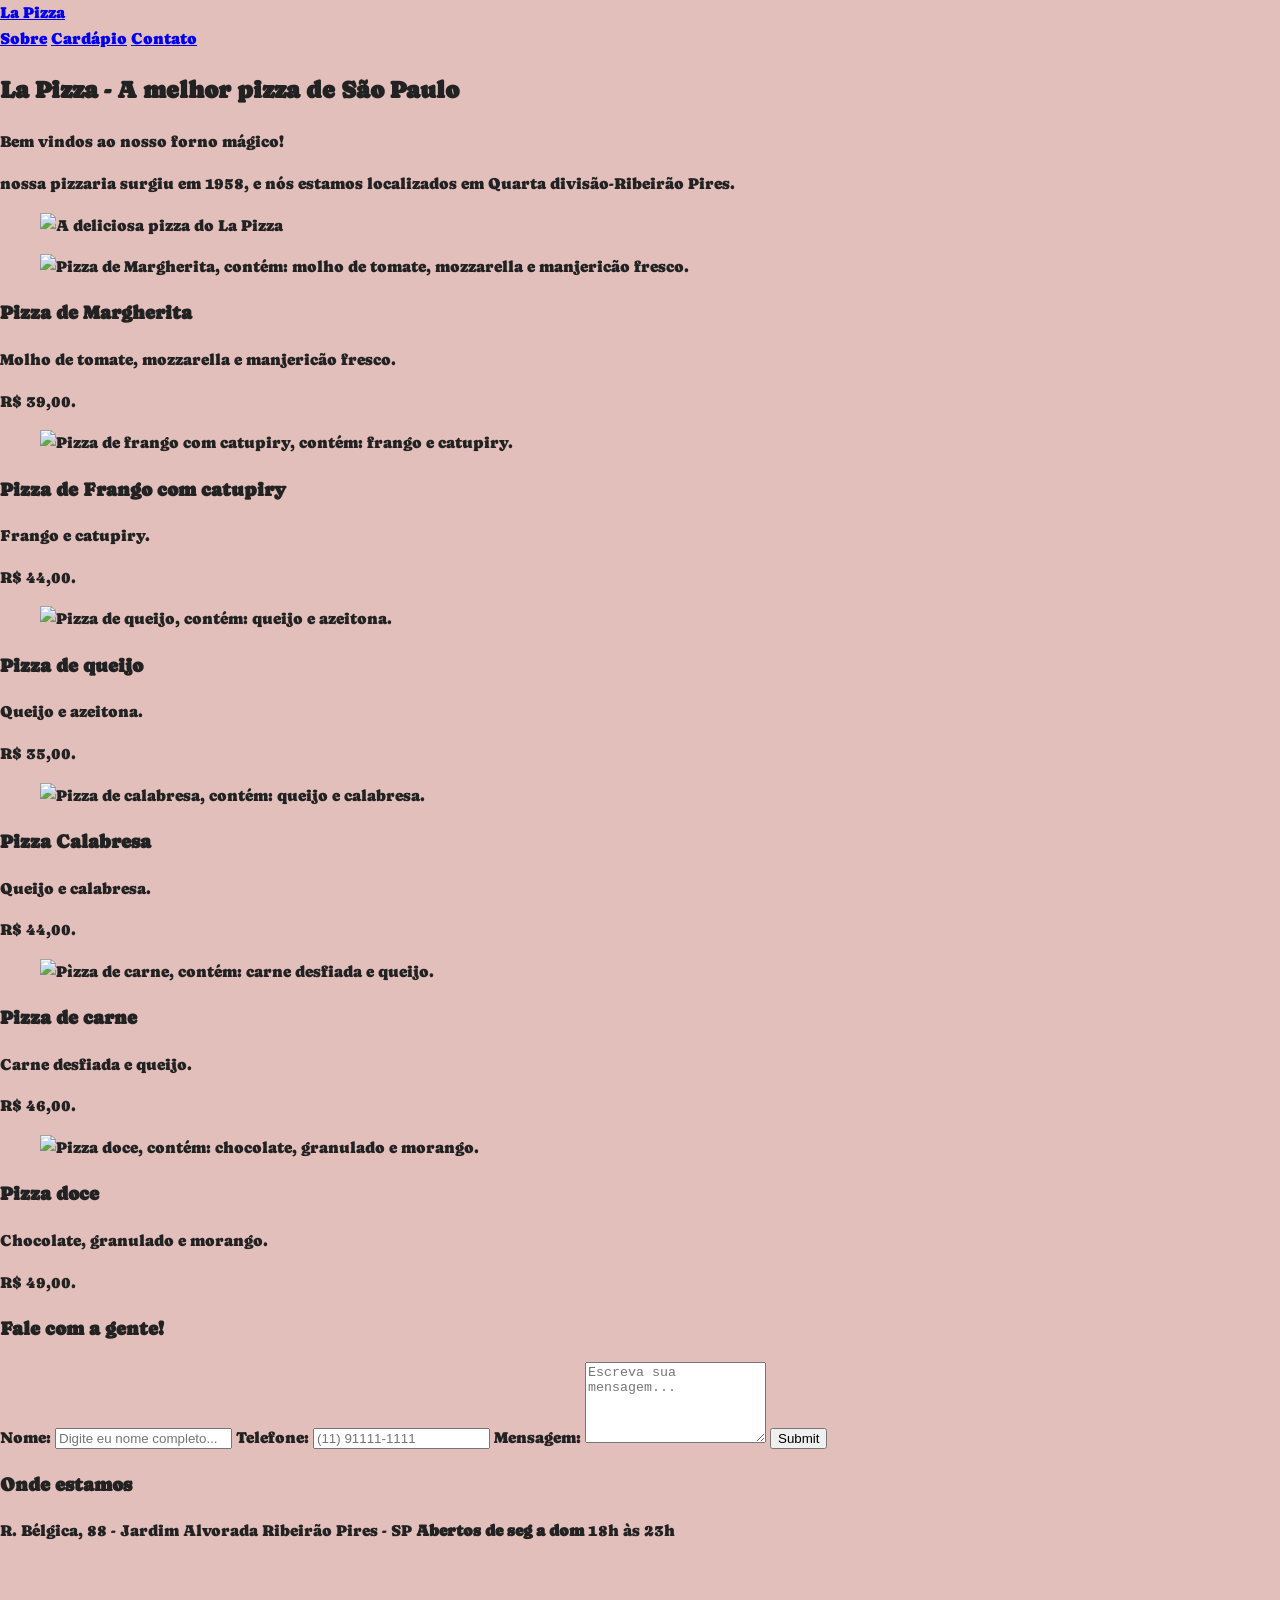
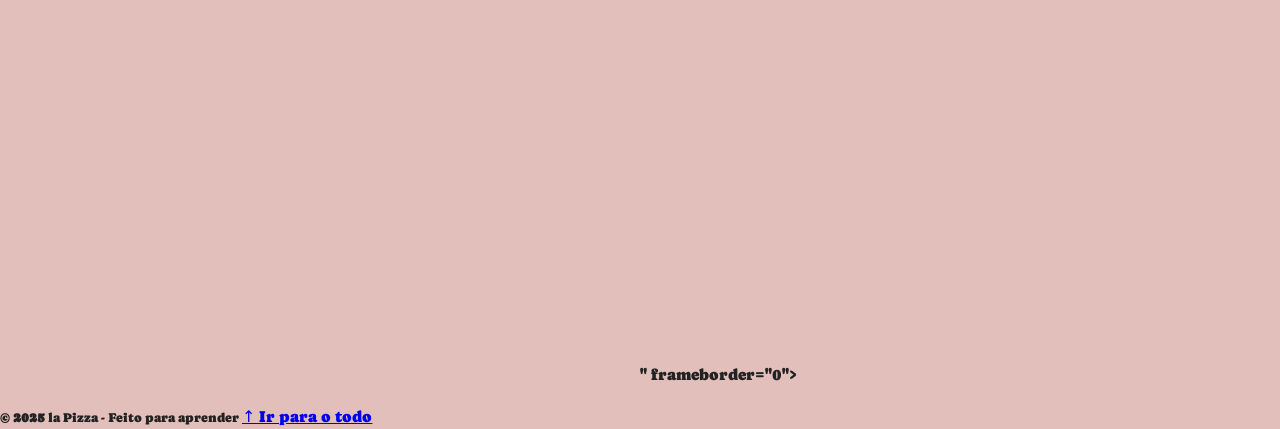
==== index.html @ 36264125 "Add files via upload" ====
<!DOCTYPE html>
<html lang="pt-br">
<head>
    <meta charset="UTF-8">
    <meta name="viewport" content="width=device-width, initial-scale=1.0">
    <title>La Pizza - Pizzaria</title>

    <link rel="stylesheet" href="style.css"/>
    <link rel="preconnect" href="https://fonts.googleapis.com">
    <link rel="preconnect" href="https://fonts.gstatic.com" crossorigin>
    <link href="https://fonts.googleapis.com/css2?family=Caprasimo&display=swap" rel="stylesheet">
</head>
<body>
    <header>
         <div>
            <a href= "#" >  La Pizza</a>
            <nav>
                <a href="#sobre">Sobre</a>
                <a href="#Cardápio">Cardápio</a>
                <a href="#Contato">Contato</a>
            </nav>
         </div>
    </header>
    <Main>
        <section id="sobre">

            
        
            <div>
                <h1>La Pizza - A melhor pizza de São Paulo</h1>
                <p>Bem vindos ao nosso forno mágico!</p>
                <p>nossa pizzaria surgiu em 1958, e nós estamos localizados em Quarta divisão-Ribeirão Pires.</p>
            </div>
            <figure>
                <img src="pizza_sobre.jpg" width="600" height="420" alt="A deliciosa pizza do La Pizza">
            </figure>
            
        </section>
        <section id="Cardápio">
        <div>
            <!--ITEM 1-->
            <article> 
                <figure>
                    <img src="pizza_de_margherita.jpg" width="300" height="200" alt="Pizza de Margherita, contém: molho de tomate, mozzarella e manjericão fresco."/>
                </figure>
                <h3>Pizza de Margherita</h3>
                <p>Molho de tomate, mozzarella e manjericão fresco.</p>
                <span>R$ 39,00.</span>
            </article>


            <!--ITEM 2-->
            <article> 
                <figure>
                    <img src="pizza_de_frango_com_catupiry.png" width="300" height="200" alt="Pizza de frango com catupiry, contém: frango e catupiry."/>
                </figure>
                <h3>Pizza de Frango com catupiry</h3>
                <p>Frango e catupiry.</p>
                <span>R$ 44,00.</span>
            </article>

            <!--ITEM 3-->
            <article> 
                <figure>
                    <img src="pizza_de_queijo.jpg" width="300" height="200" alt="Pizza de queijo, contém: queijo e azeitona."/>
                </figure>
                <h3>Pizza de queijo</h3>
                <p>Queijo e azeitona.</p>
                <span>R$ 35,00.</span>
            </article>

            <!--ITEM 4-->
            <article> 
                <figure>
                    <img src="pizza_de_calabresa.jpg" width="300" height="200" alt="Pizza de calabresa, contém: queijo e calabresa. " />
                </figure>
                <h3>Pizza Calabresa</h3>
                <p>Queijo e calabresa.</p>
                <span>R$ 44,00.</span>
            </article>

            <!--ITEM 5-->
            <article> 
                <figure>
                    <img src="pizza_de_carne.jpg" width="300" height="200" alt="Pìzza de carne, contém: carne desfiada e queijo."/>
                </figure>
                <h3>Pizza de carne</h3>
                <p>Carne desfiada e queijo.</p>
                <span>R$ 46,00.</span>
            </article>

            <!--ITEM 6-->
            <article> 
                <figure>
                    <img src="pizza_doce.jpg" width="300" height="200" alt="Pizza doce, contém: chocolate, granulado e morango." />
                </figure>
                <h3>Pizza doce</h3>
                <p>Chocolate, granulado e morango.</p>
                <span>R$ 49,00.</span>
            </article>

        </div>
        </section>
        <Section id="Contato">
           <div>
                <h3>Fale com a gente!</h3>
                <form>
                    <label>
                        Nome:
                        <input type="text" placeholder="Digite eu nome completo..."
                        name="nome" required />
                    </label>
                    <label>
                        Telefone:
                        <input type="tel" placeholder="(11) 91111-1111" name="telefone"
                        required/>
                    </label>
                    <label>
                        Mensagem:
                        <textarea name="mensagem" placeholder="Escreva sua mensagem..." rows="5"></textarea>
                    </label>
                    <input type="submit" name="enviar"/>
                 </form> 
            </div> 
            <div>
                <h3>Onde estamos</h3>
                <p>R. Bélgica, 88 - Jardim Alvorada
                    Ribeirão Pires - SP
                    <strong>Abertos de seg a dom</strong> 18h às 23h
                </p>
                <figure>
                    <iframe src="https://www.google.com/maps/embed?pb=!1m18!1m12!1m3!1d1826.607612156346!2d-46.41499247234227!3d-23.704007060737112!2m3!1f0!2f0!3f0!3m2!1i1024!2i768!4f13.1!3m3!1m2!1s0x94ce6cf6b9a660b5%3A0xb470d63bf1a2159e!2sEtec%20de%20Ribeir%C3%A3o%20Pires!5e0!3m2!1spt-BR!2sbr!4v1758976765518!5m2!1spt-BR!2sbr" width="600" height="420" style="border:0;" allowfullscreen="" loading="lazy" referrerpolicy="no-referrer-when-downgrade"></iframe>" frameborder="0"></iframe>
                </figure>
            </div>             
         </Section>
    </Main>

    <footer>
        <div>
            <small>
                ©
                <strong>2025</strong>
                la Pizza - Feito para aprender
            </small>
            <a href="#">
               ↑ Ir para o todo 
            </a>
        </div>
    </footer>
</body>
</html>
---- style.css ----
*{
    box-sizing: border-box;
}

html{
    scroll-behavior: smooth;
}

body{
    margin: 0;
    font-family: 'caprasimo', system-ui, Arial, sans-serif;
    color: #222;
    background-color: #e3bfbc;
    line-height: 1.6;
}
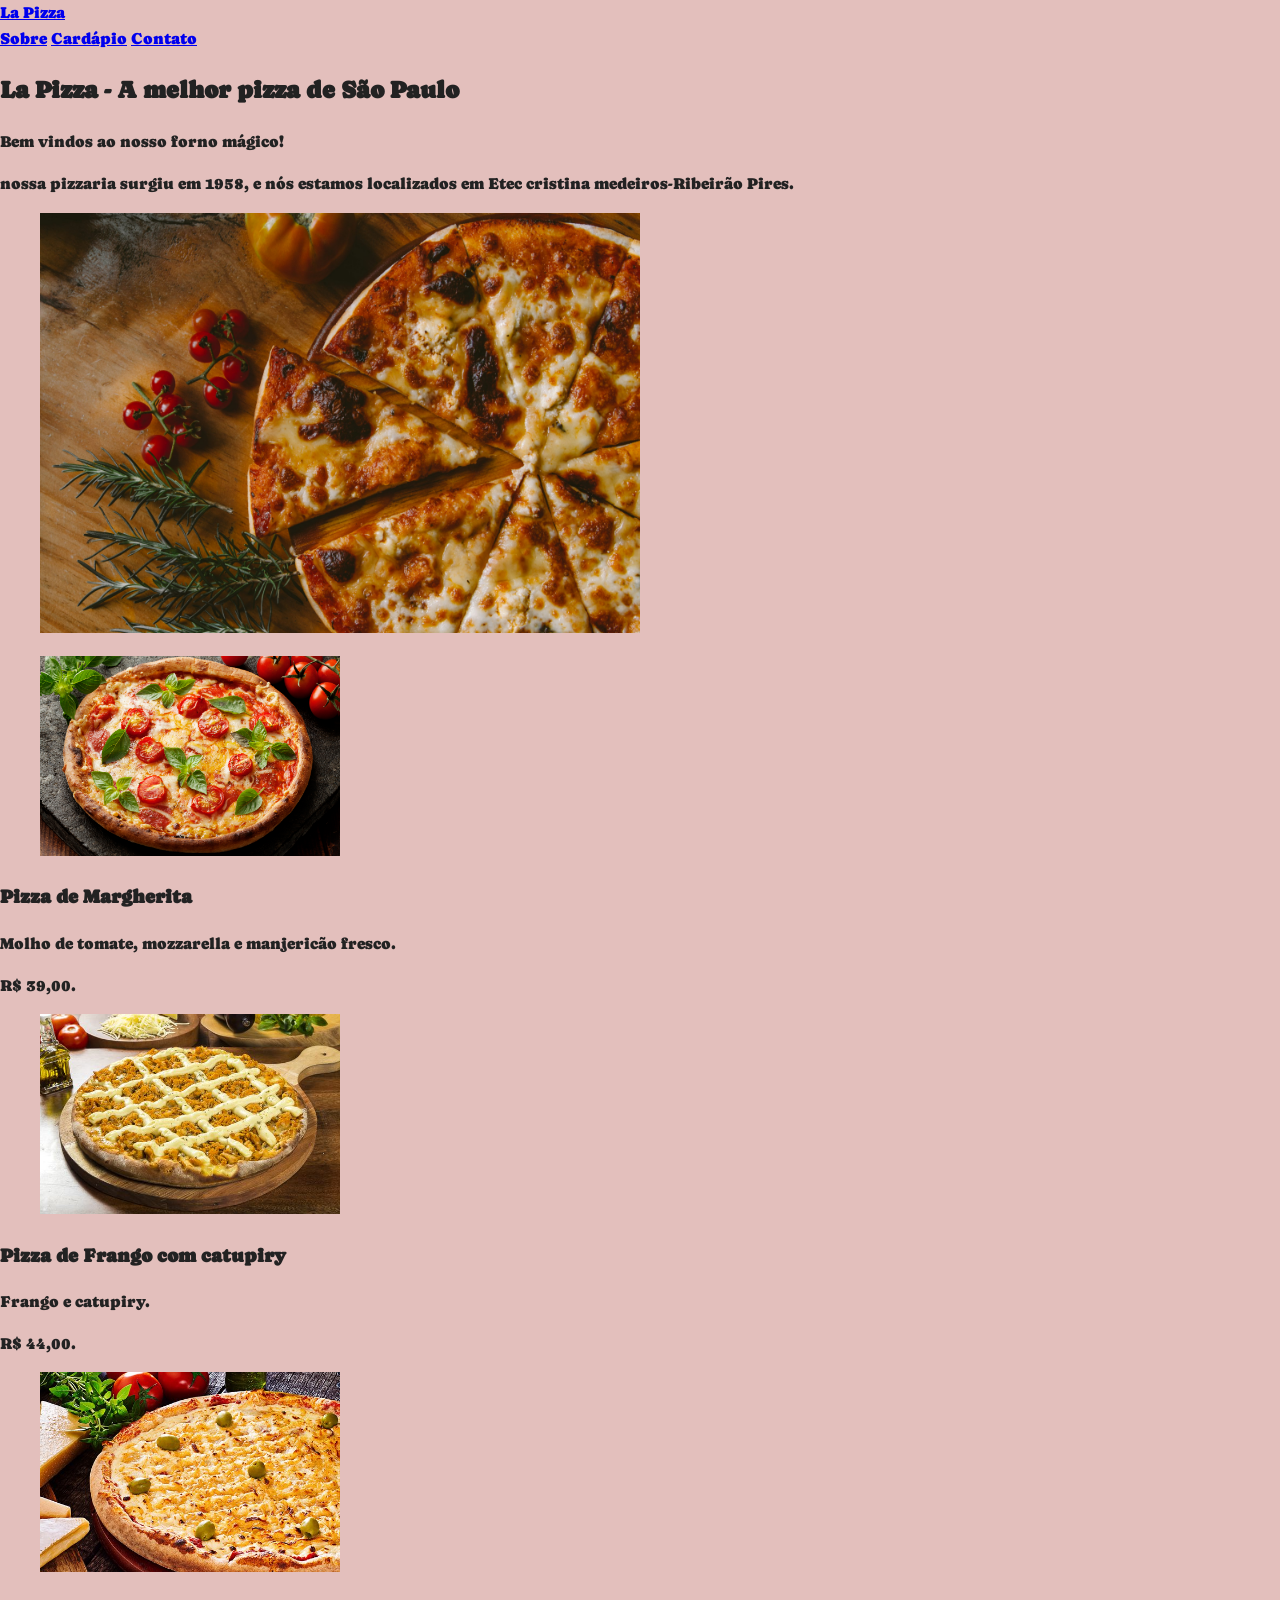
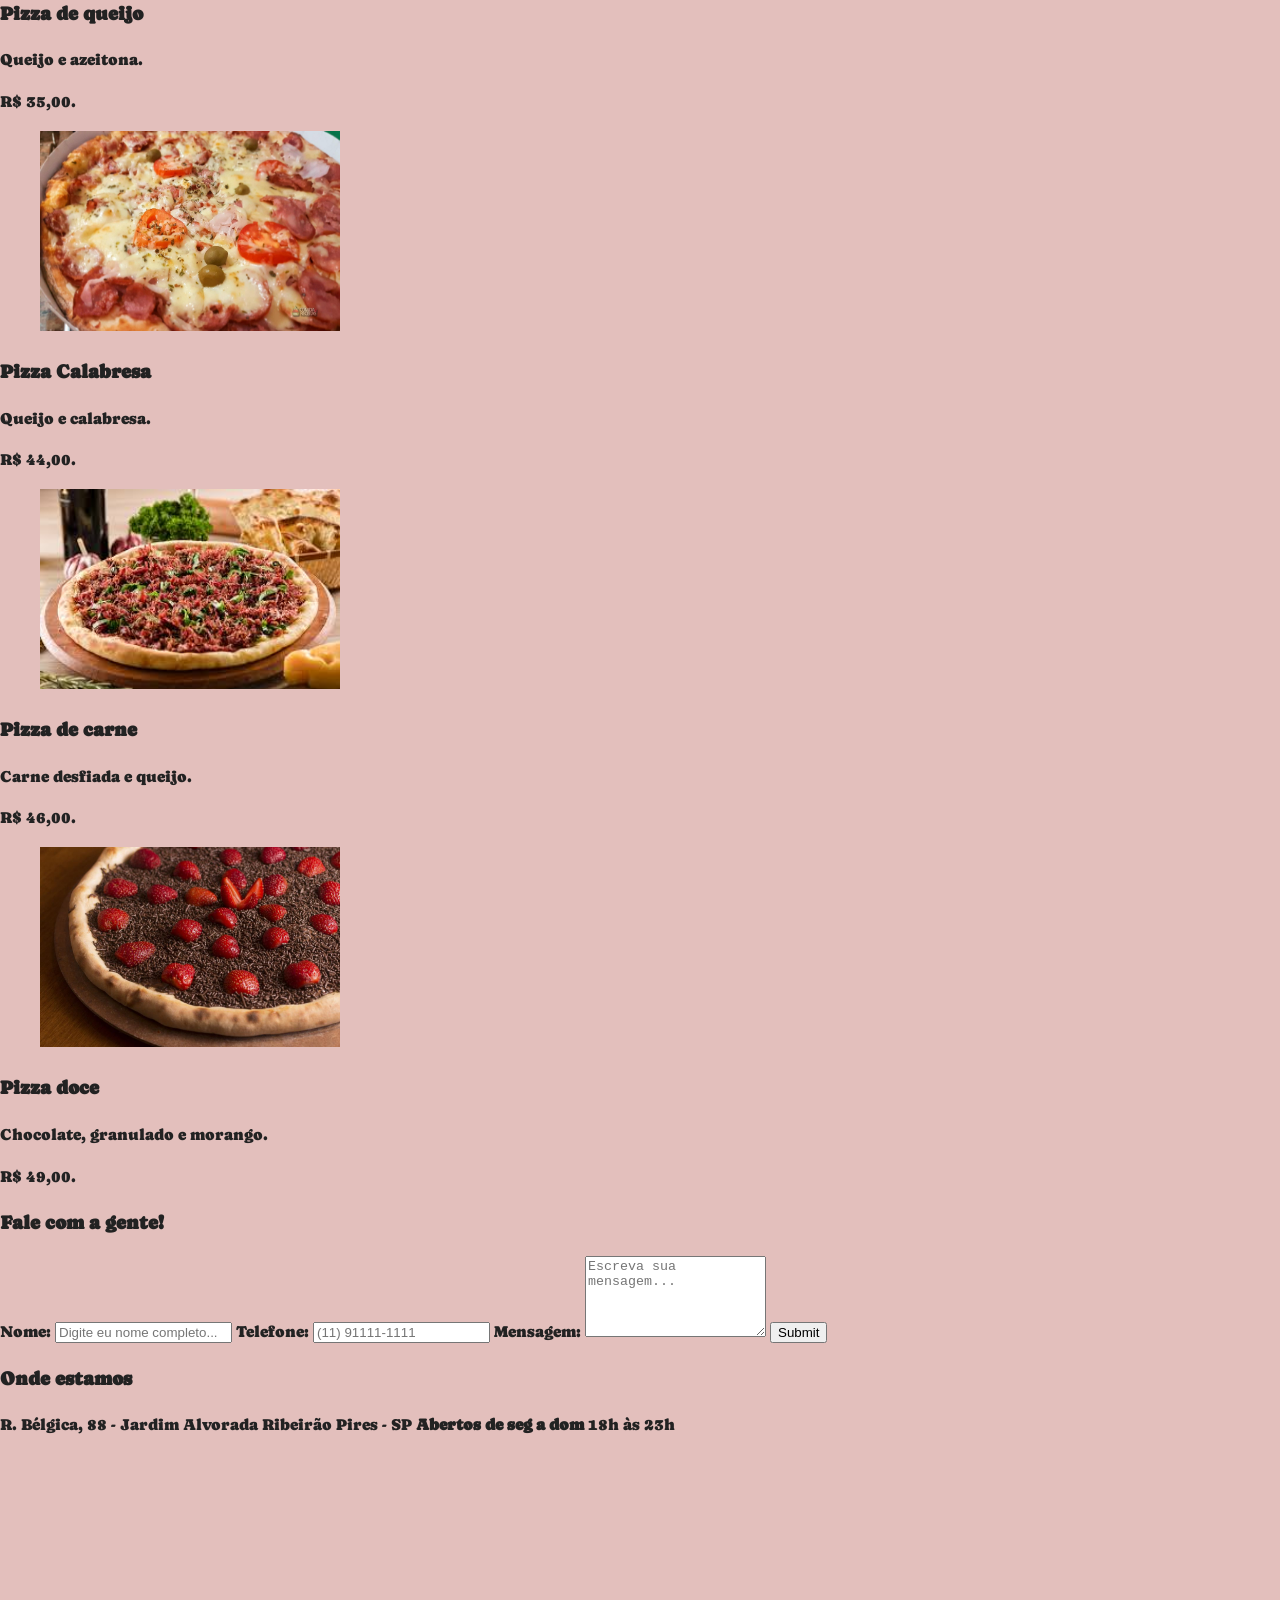
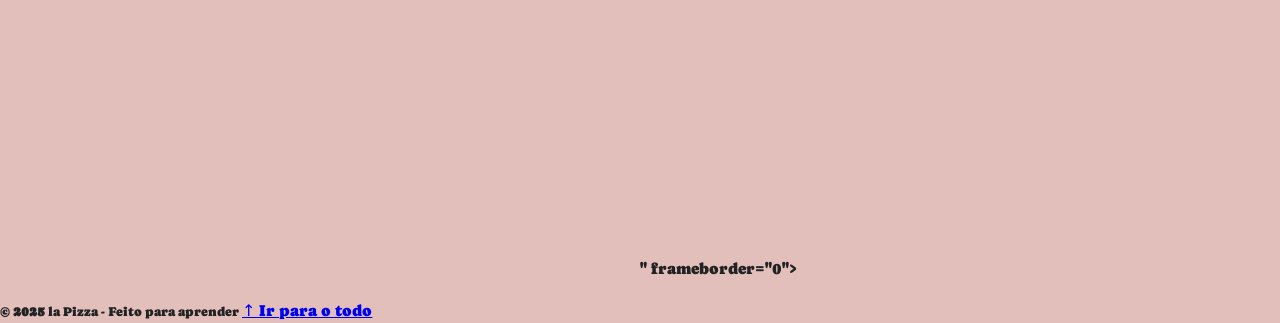
==== commit 6c55d8b3: "Add files via upload" ====
--- a/index.html
+++ b/index.html
@@ -29,7 +29,7 @@
             <div>
                 <h1>La Pizza - A melhor pizza de São Paulo</h1>
                 <p>Bem vindos ao nosso forno mágico!</p>
-                <p>nossa pizzaria surgiu em 1958, e nós estamos localizados em Quarta divisão-Ribeirão Pires.</p>
+                <p>nossa pizzaria surgiu em 1958, e nós estamos localizados em Etec cristina medeiros-Ribeirão Pires.</p>
             </div>
             <figure>
                 <img src="pizza_sobre.jpg" width="600" height="420" alt="A deliciosa pizza do La Pizza">
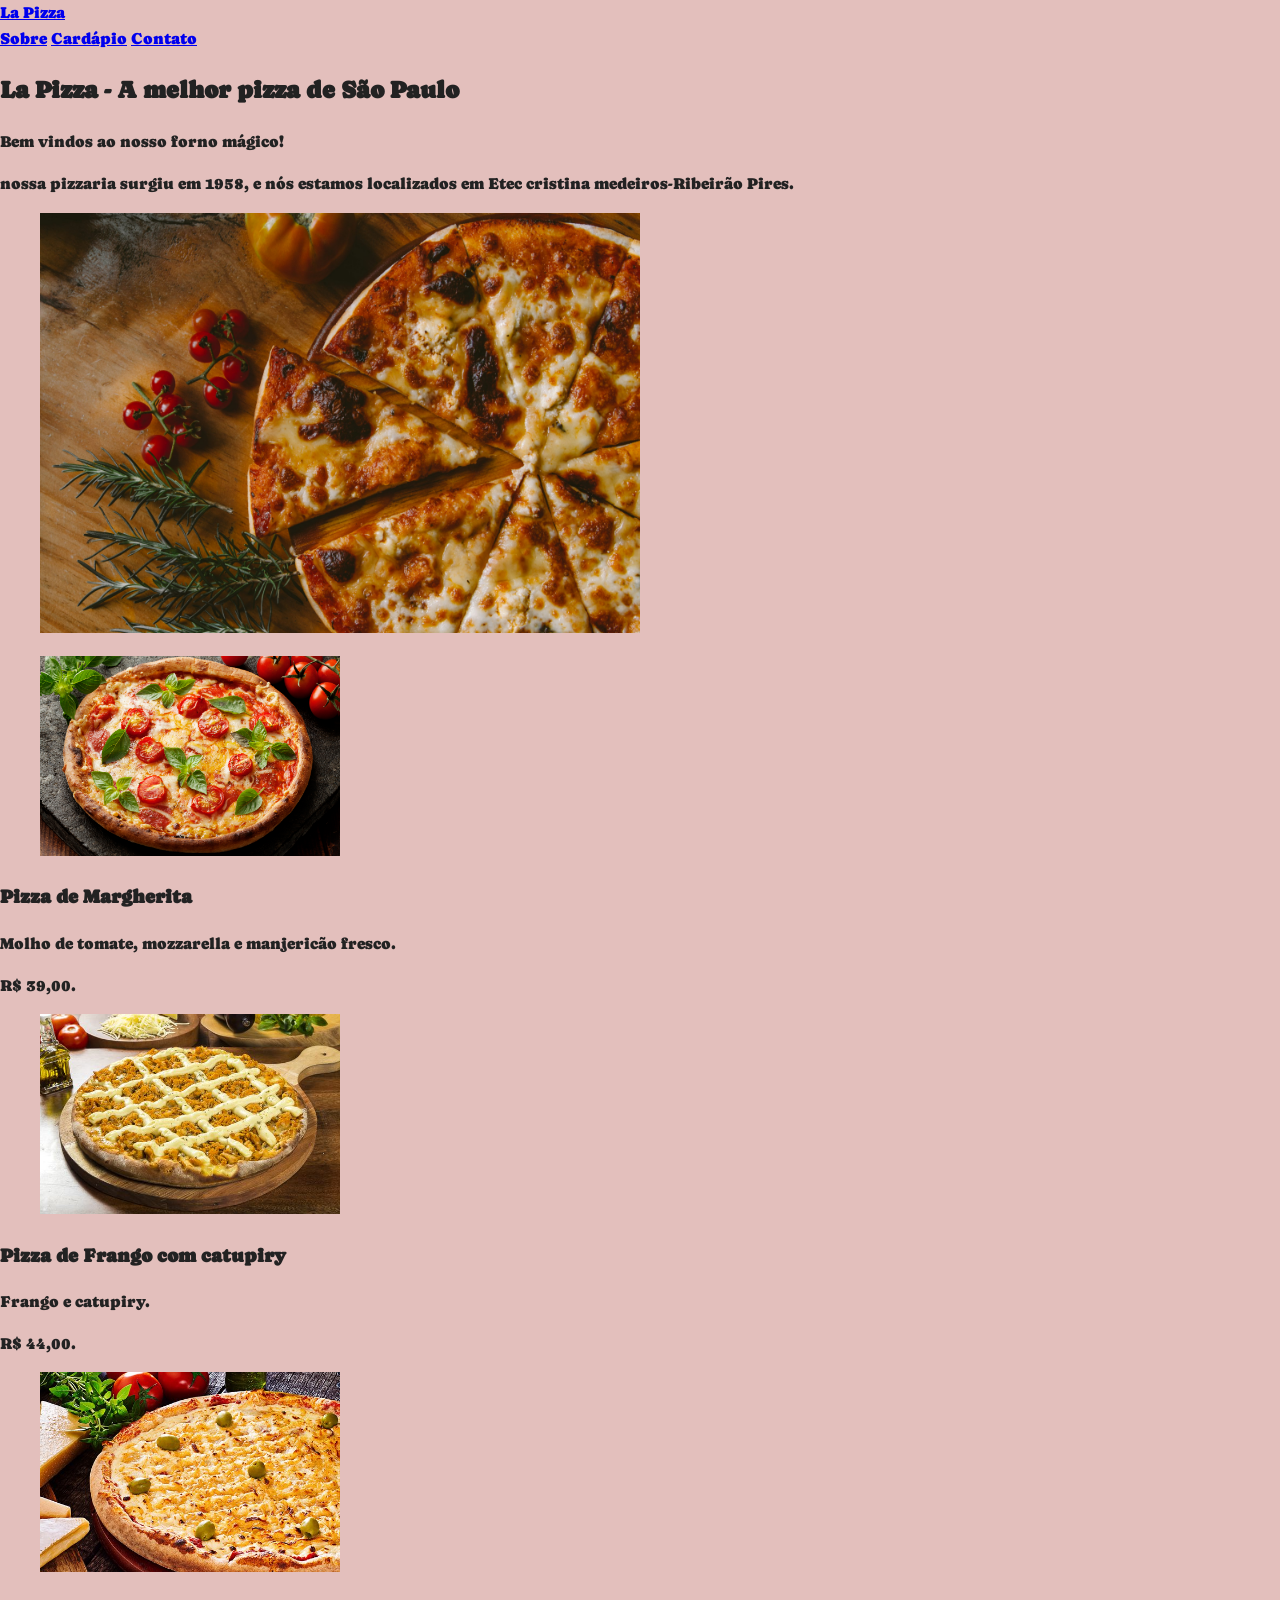
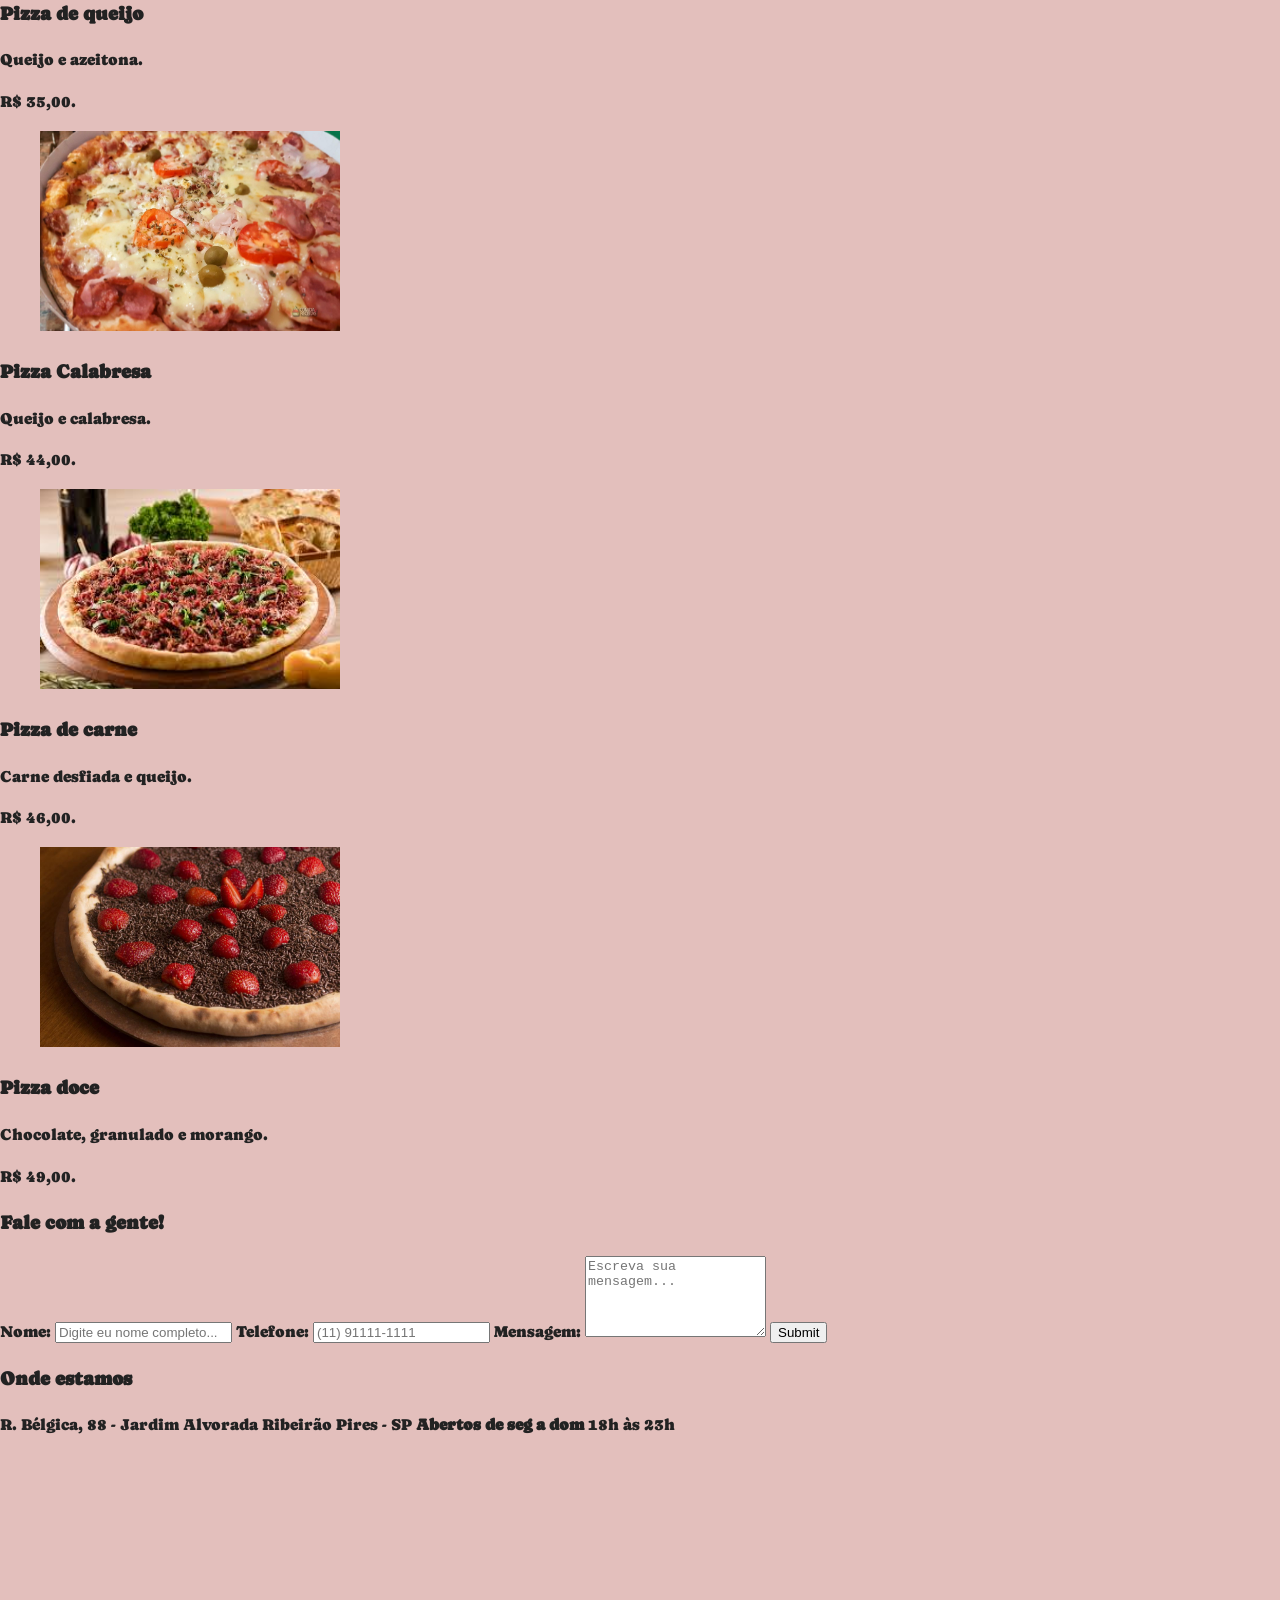
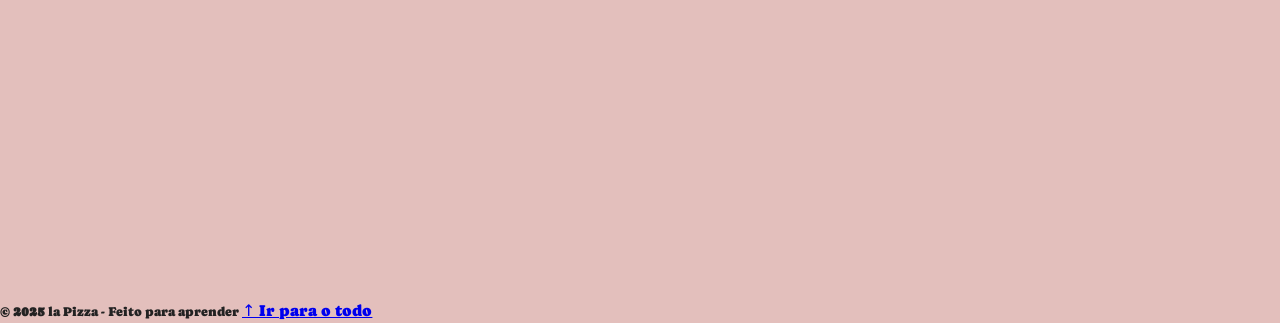
==== commit f1deaca1: "Add files via upload" ====
--- a/index.html
+++ b/index.html
@@ -129,7 +129,7 @@
                     <strong>Abertos de seg a dom</strong> 18h às 23h
                 </p>
                 <figure>
-                    <iframe src="https://www.google.com/maps/embed?pb=!1m18!1m12!1m3!1d1826.607612156346!2d-46.41499247234227!3d-23.704007060737112!2m3!1f0!2f0!3f0!3m2!1i1024!2i768!4f13.1!3m3!1m2!1s0x94ce6cf6b9a660b5%3A0xb470d63bf1a2159e!2sEtec%20de%20Ribeir%C3%A3o%20Pires!5e0!3m2!1spt-BR!2sbr!4v1758976765518!5m2!1spt-BR!2sbr" width="600" height="420" style="border:0;" allowfullscreen="" loading="lazy" referrerpolicy="no-referrer-when-downgrade"></iframe>" frameborder="0"></iframe>
+                    <iframe src="https://www.google.com/maps/embed?pb=!1m18!1m12!1m3!1d1826.607612156346!2d-46.41499247234227!3d-23.704007060737112!2m3!1f0!2f0!3f0!3m2!1i1024!2i768!4f13.1!3m3!1m2!1s0x94ce6cf6b9a660b5%3A0xb470d63bf1a2159e!2sEtec%20de%20Ribeir%C3%A3o%20Pires!5e0!3m2!1spt-BR!2sbr!4v1758976765518!5m2!1spt-BR!2sbr" width="600" height="420" style="border:0;" allowfullscreen="" loading="lazy" referrerpolicy="no-referrer-when-downgrade"></iframe>
                 </figure>
             </div>             
          </Section>
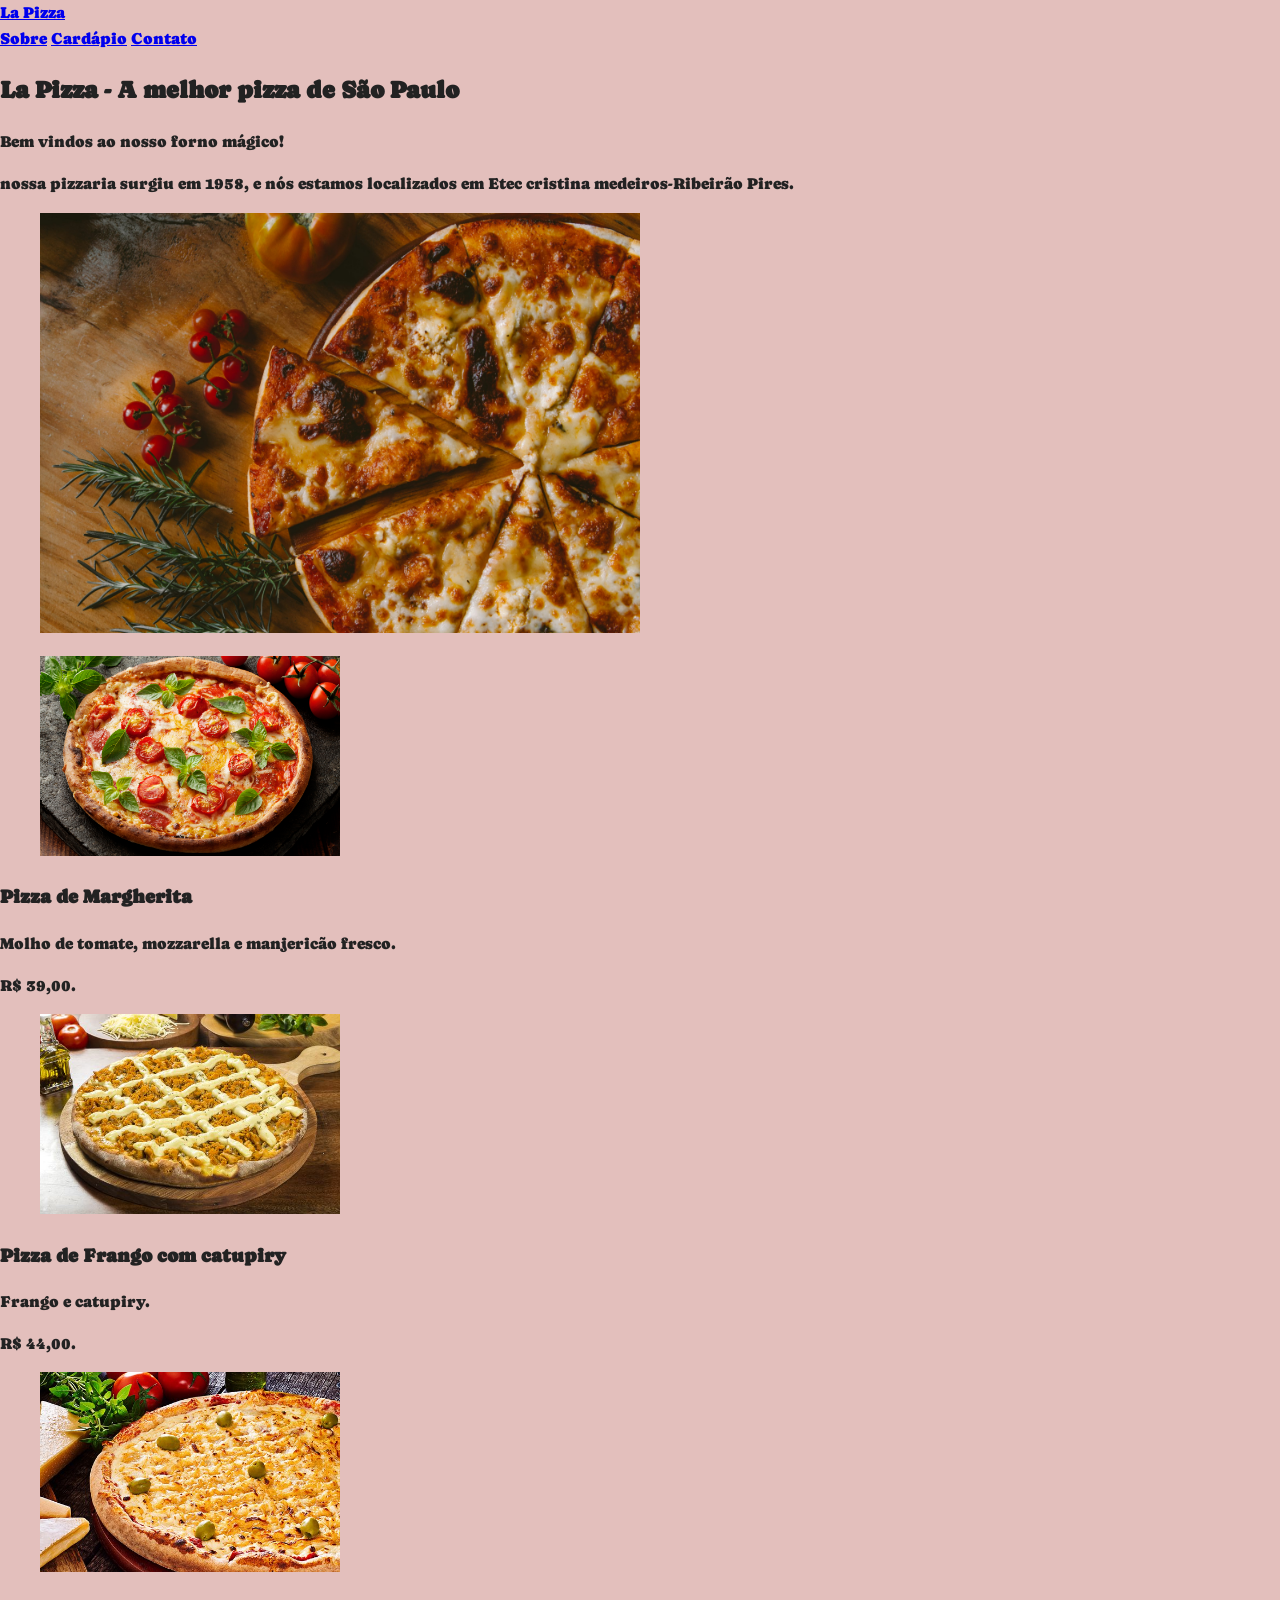
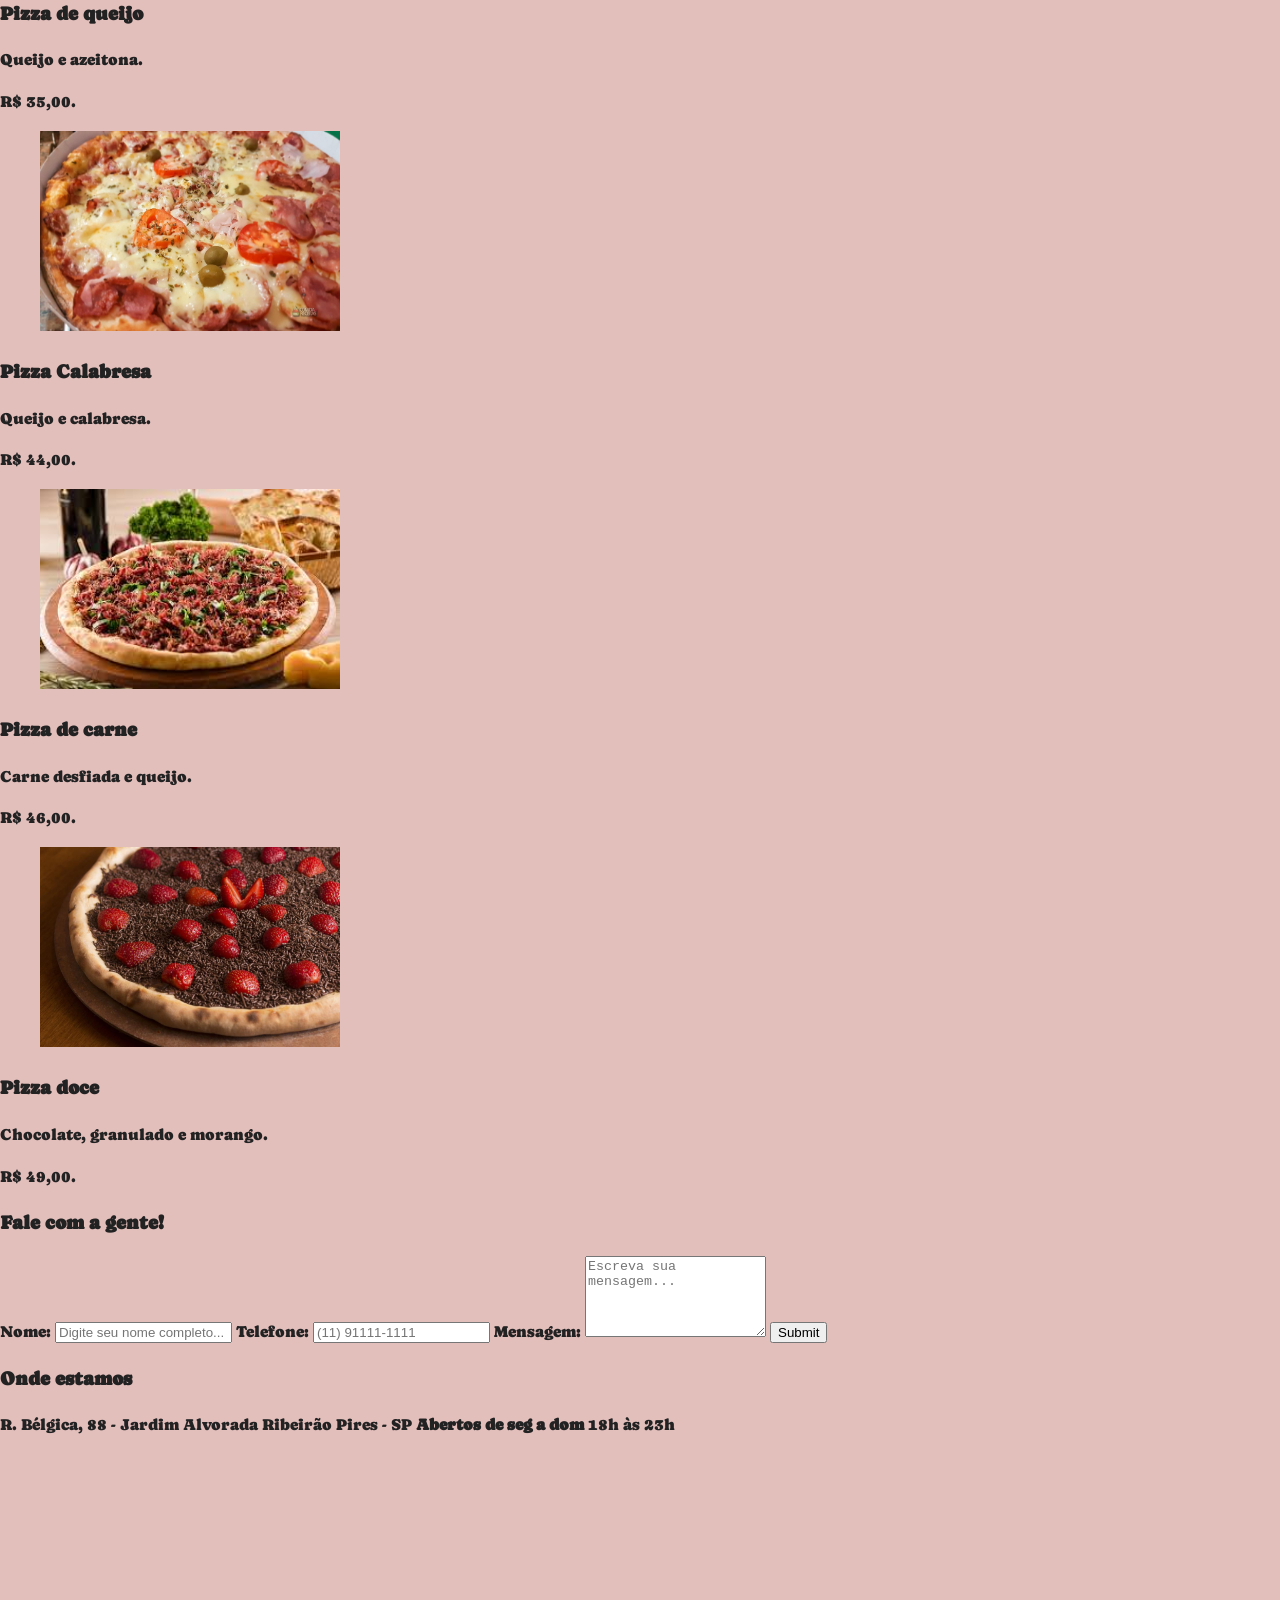
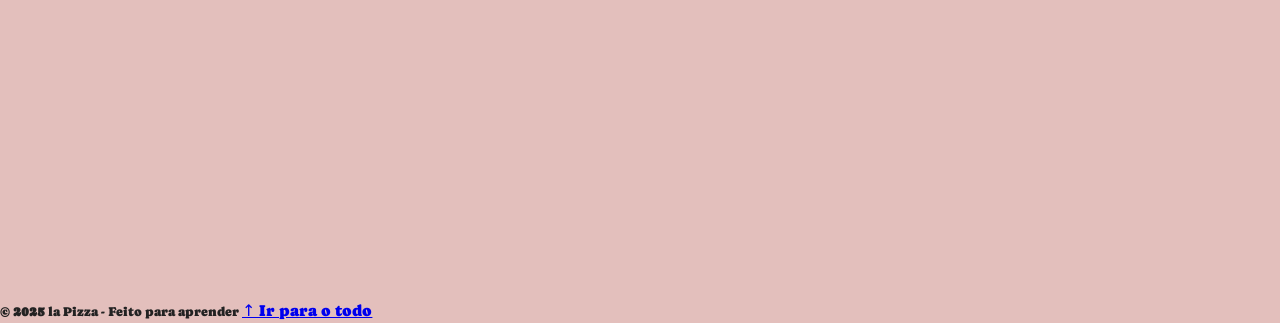
==== commit 7e8b2f6f: "Add files via upload" ====
--- a/index.html
+++ b/index.html
@@ -107,7 +107,7 @@
                 <form>
                     <label>
                         Nome:
-                        <input type="text" placeholder="Digite eu nome completo..."
+                        <input type="text" placeholder="Digite seu nome completo..."
                         name="nome" required />
                     </label>
                     <label>
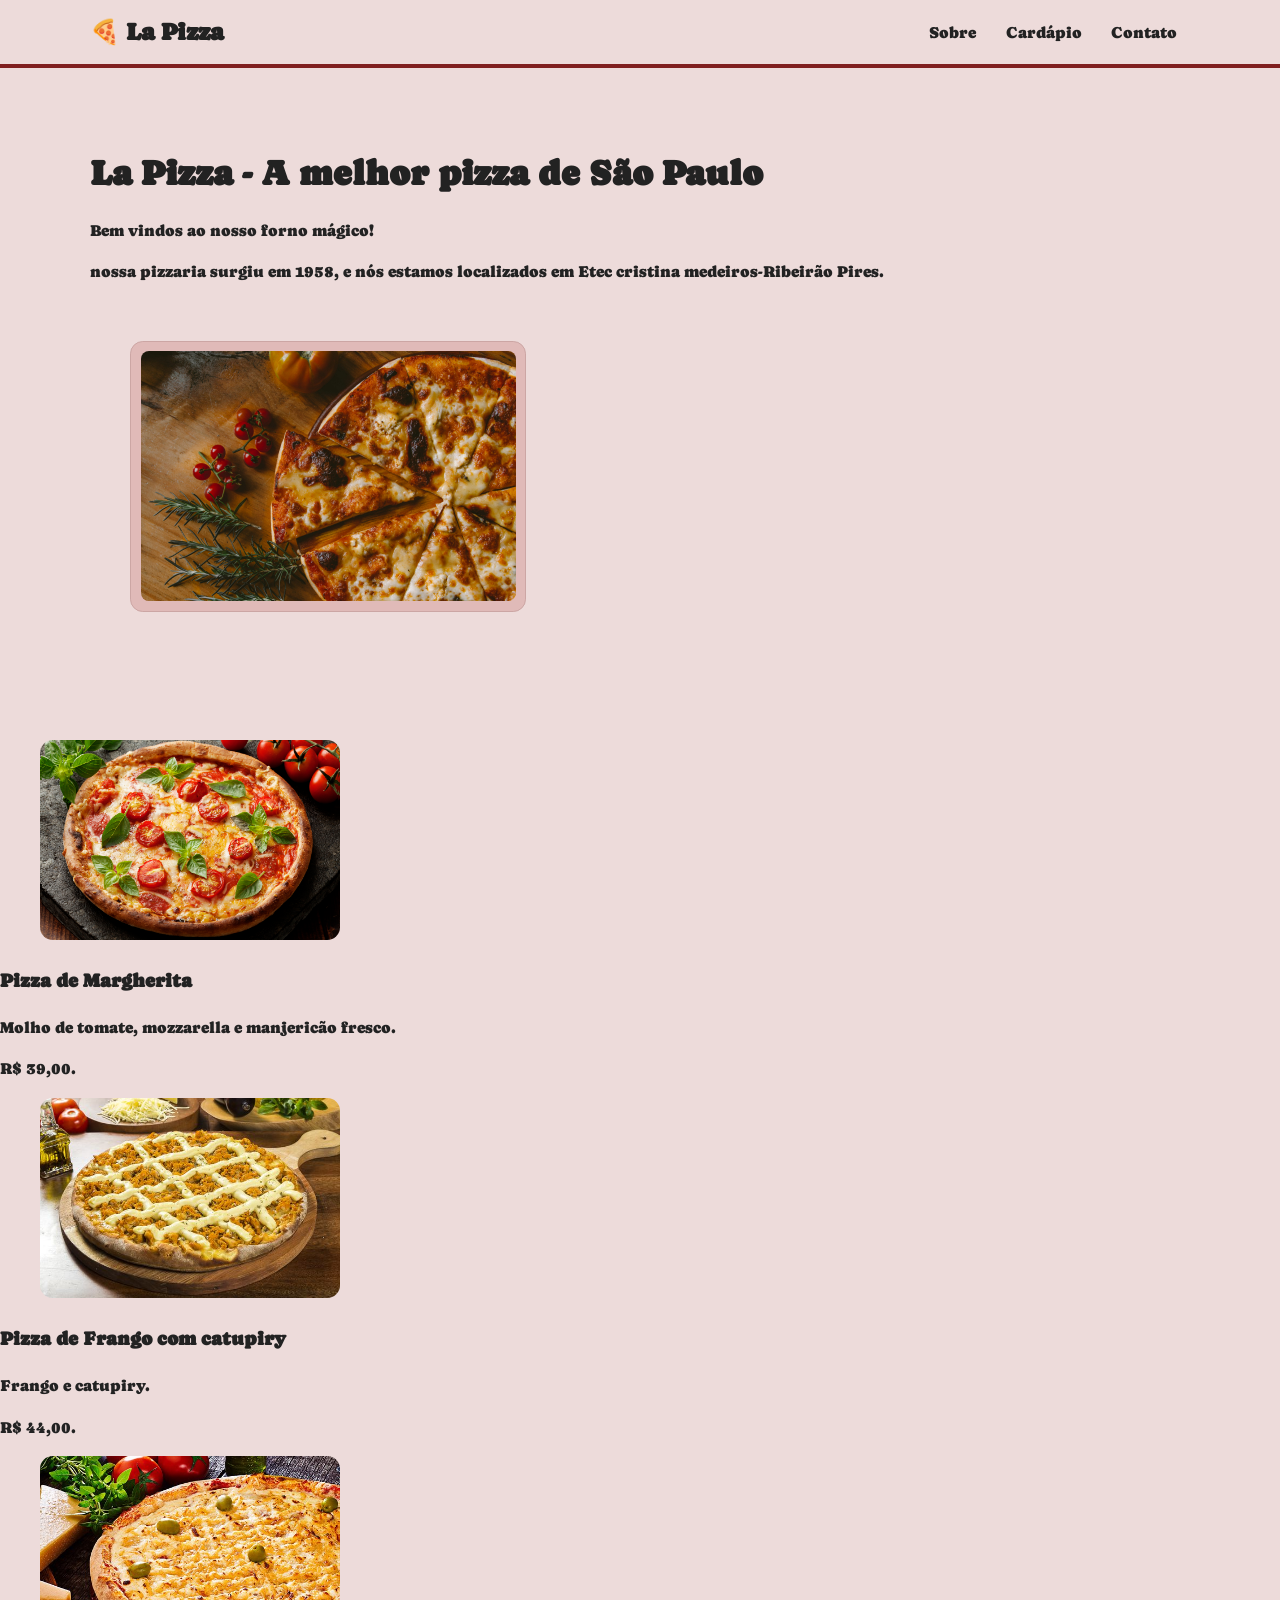
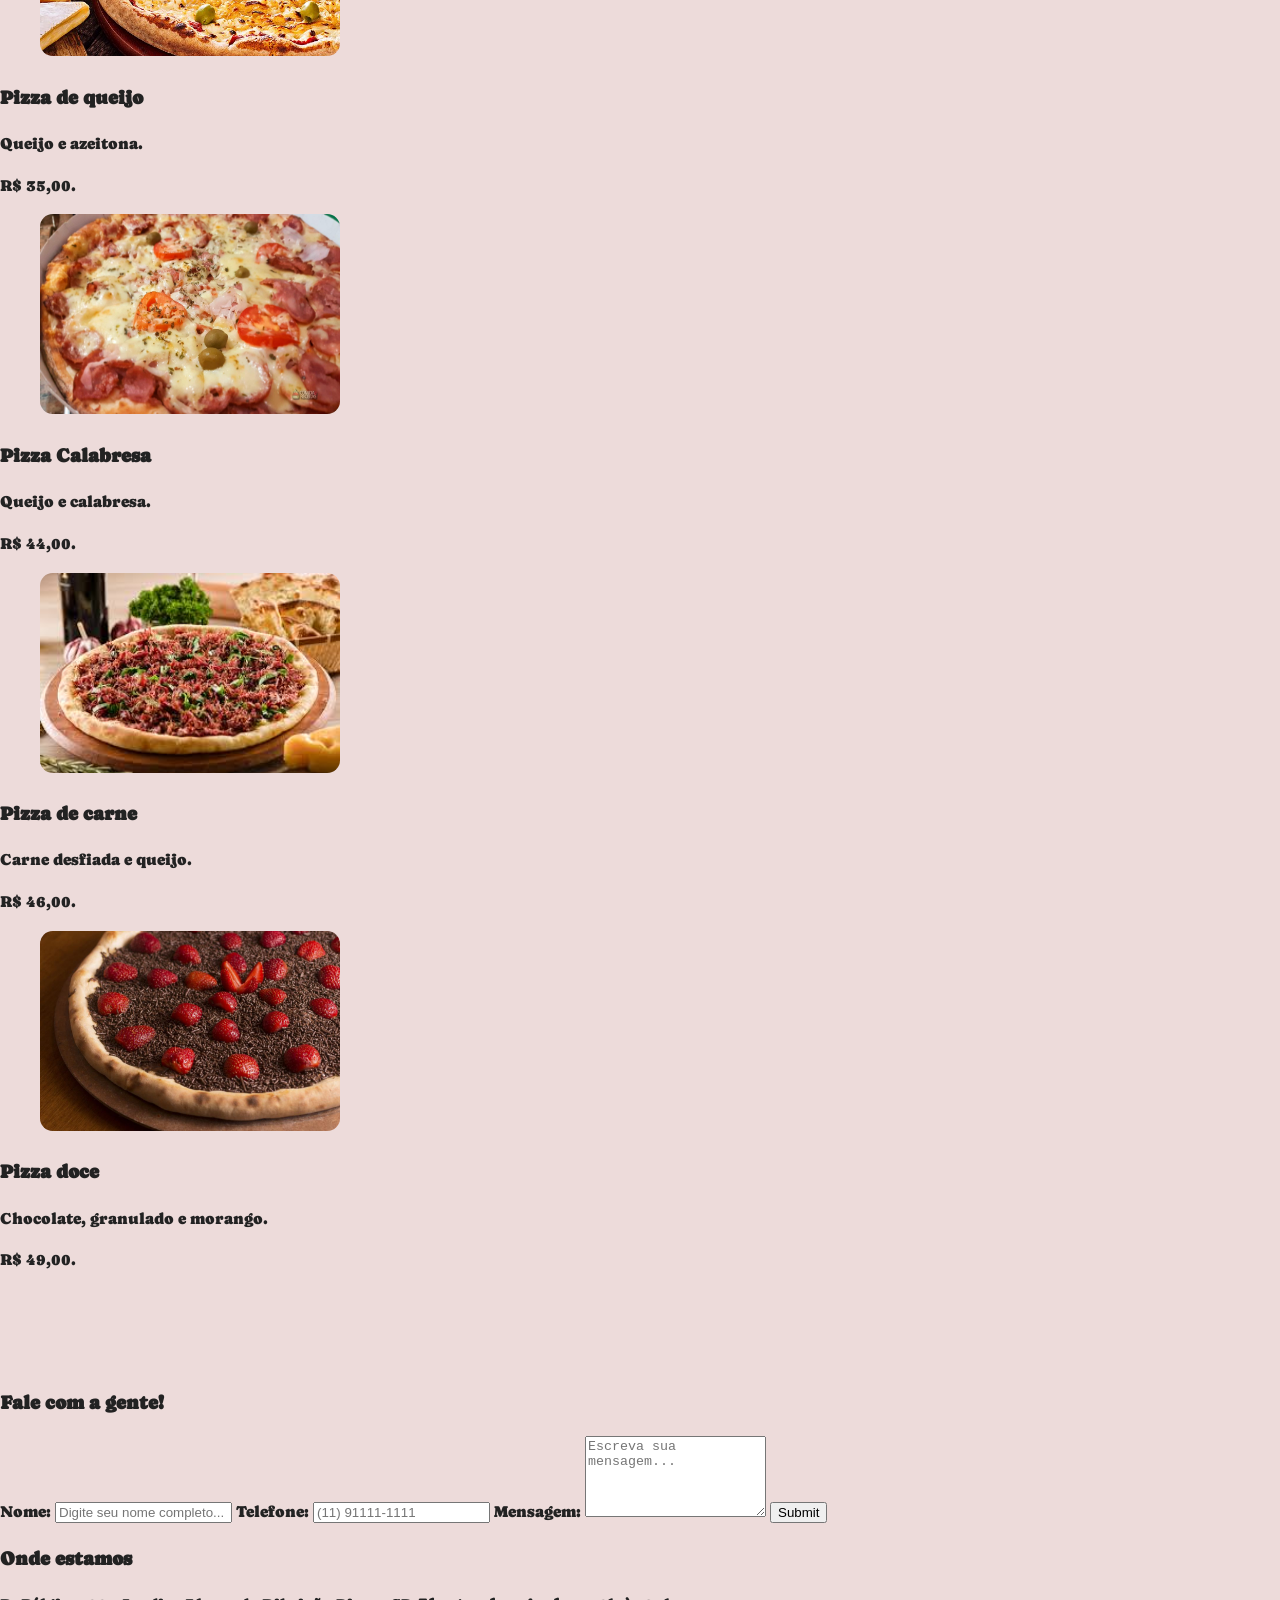
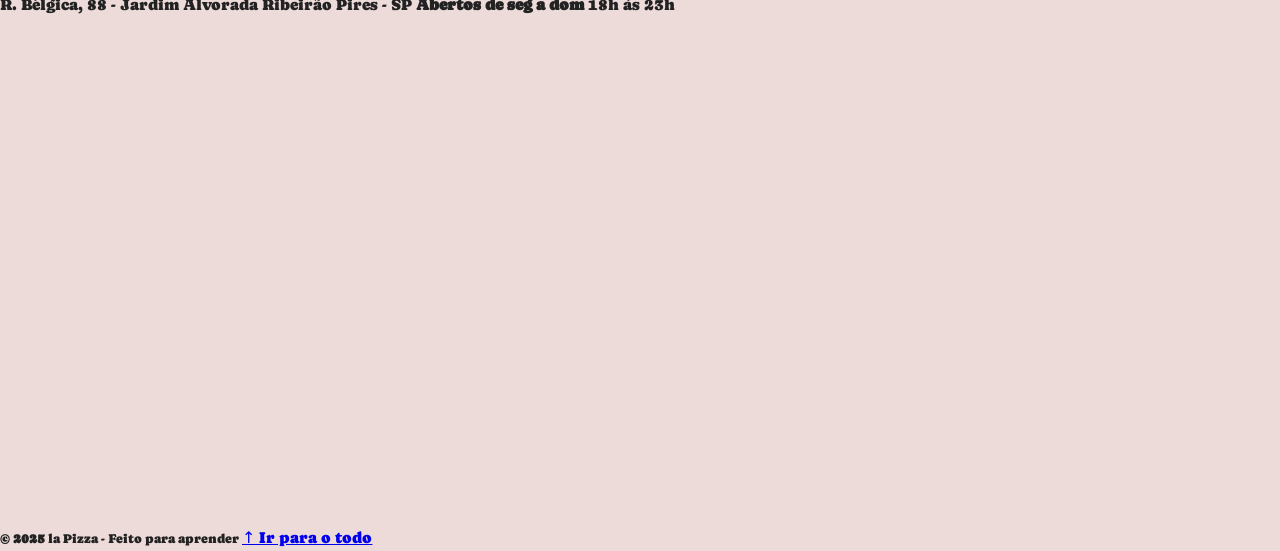
==== commit 8fd00bb7: "Add files via upload" ====
--- a/index.html
+++ b/index.html
@@ -11,9 +11,9 @@
     <link href="https://fonts.googleapis.com/css2?family=Caprasimo&display=swap" rel="stylesheet">
 </head>
 <body>
-    <header>
-         <div>
-            <a href= "#" >  La Pizza</a>
+    <header class="topbar">
+         <div class="container row">
+            <a class="logo" href= "#" >🍕 La Pizza</a>
             <nav>
                 <a href="#sobre">Sobre</a>
                 <a href="#Cardápio">Cardápio</a>
@@ -21,27 +21,27 @@
             </nav>
          </div>
     </header>
+
     <Main>
-        <section id="sobre">
+        <section class="hero" id="sobre">
+            <div class="container hero-wrap">
+                <div class="hero-text">
+                    <h1>La Pizza - A melhor pizza de São Paulo</h1>
+                    <p>Bem vindos ao nosso forno mágico!</p>
+                    <p>nossa pizzaria surgiu em 1958, e nós estamos localizados em Etec cristina medeiros-Ribeirão Pires.</p>
+                </div>
+                <figure class="hero-img">
+                    <img class="img-radius" src="pizza_sobre.jpg" width="200" height="250" alt="A deliciosa pizza do La Pizza">
+                </figure>
+            </div>
+        </section>
 
-            
-        
-            <div>
-                <h1>La Pizza - A melhor pizza de São Paulo</h1>
-                <p>Bem vindos ao nosso forno mágico!</p>
-                <p>nossa pizzaria surgiu em 1958, e nós estamos localizados em Etec cristina medeiros-Ribeirão Pires.</p>
-            </div>
-            <figure>
-                <img src="pizza_sobre.jpg" width="600" height="420" alt="A deliciosa pizza do La Pizza">
-            </figure>
-            
-        </section>
         <section id="Cardápio">
         <div>
             <!--ITEM 1-->
             <article> 
                 <figure>
-                    <img src="pizza_de_margherita.jpg" width="300" height="200" alt="Pizza de Margherita, contém: molho de tomate, mozzarella e manjericão fresco."/>
+                    <img class="img-radius" src="pizza_de_margherita.jpg" width="300" height="200" alt="Pizza de Margherita, contém: molho de tomate, mozzarella e manjericão fresco."/>
                 </figure>
                 <h3>Pizza de Margherita</h3>
                 <p>Molho de tomate, mozzarella e manjericão fresco.</p>
@@ -52,7 +52,7 @@
             <!--ITEM 2-->
             <article> 
                 <figure>
-                    <img src="pizza_de_frango_com_catupiry.png" width="300" height="200" alt="Pizza de frango com catupiry, contém: frango e catupiry."/>
+                    <img class="img-radius" src="pizza_de_frango_com_catupiry.png" width="300" height="200" alt="Pizza de frango com catupiry, contém: frango e catupiry."/>
                 </figure>
                 <h3>Pizza de Frango com catupiry</h3>
                 <p>Frango e catupiry.</p>
@@ -62,7 +62,7 @@
             <!--ITEM 3-->
             <article> 
                 <figure>
-                    <img src="pizza_de_queijo.jpg" width="300" height="200" alt="Pizza de queijo, contém: queijo e azeitona."/>
+                    <img class="img-radius" src="pizza_de_queijo.jpg" width="300" height="200" alt="Pizza de queijo, contém: queijo e azeitona."/>
                 </figure>
                 <h3>Pizza de queijo</h3>
                 <p>Queijo e azeitona.</p>
@@ -72,7 +72,7 @@
             <!--ITEM 4-->
             <article> 
                 <figure>
-                    <img src="pizza_de_calabresa.jpg" width="300" height="200" alt="Pizza de calabresa, contém: queijo e calabresa. " />
+                    <img class="img-radius" src="pizza_de_calabresa.jpg" width="300" height="200" alt="Pizza de calabresa, contém: queijo e calabresa. " />
                 </figure>
                 <h3>Pizza Calabresa</h3>
                 <p>Queijo e calabresa.</p>
@@ -82,7 +82,7 @@
             <!--ITEM 5-->
             <article> 
                 <figure>
-                    <img src="pizza_de_carne.jpg" width="300" height="200" alt="Pìzza de carne, contém: carne desfiada e queijo."/>
+                    <img class="img-radius" src="pizza_de_carne.jpg" width="300" height="200" alt="Pìzza de carne, contém: carne desfiada e queijo."/>
                 </figure>
                 <h3>Pizza de carne</h3>
                 <p>Carne desfiada e queijo.</p>
@@ -92,7 +92,7 @@
             <!--ITEM 6-->
             <article> 
                 <figure>
-                    <img src="pizza_doce.jpg" width="300" height="200" alt="Pizza doce, contém: chocolate, granulado e morango." />
+                    <img class="img-radius" src="pizza_doce.jpg" width="300" height="200" alt="Pizza doce, contém: chocolate, granulado e morango." />
                 </figure>
                 <h3>Pizza doce</h3>
                 <p>Chocolate, granulado e morango.</p>
@@ -101,6 +101,7 @@
 
         </div>
         </section>
+
         <Section id="Contato">
            <div>
                 <h3>Fale com a gente!</h3>
@@ -129,7 +130,7 @@
                     <strong>Abertos de seg a dom</strong> 18h às 23h
                 </p>
                 <figure>
-                    <iframe src="https://www.google.com/maps/embed?pb=!1m18!1m12!1m3!1d1826.607612156346!2d-46.41499247234227!3d-23.704007060737112!2m3!1f0!2f0!3f0!3m2!1i1024!2i768!4f13.1!3m3!1m2!1s0x94ce6cf6b9a660b5%3A0xb470d63bf1a2159e!2sEtec%20de%20Ribeir%C3%A3o%20Pires!5e0!3m2!1spt-BR!2sbr!4v1758976765518!5m2!1spt-BR!2sbr" width="600" height="420" style="border:0;" allowfullscreen="" loading="lazy" referrerpolicy="no-referrer-when-downgrade"></iframe>
+                    <iframe class="img-radius" src="https://www.google.com/maps/embed?pb=!1m18!1m12!1m3!1d1826.607612156346!2d-46.41499247234227!3d-23.704007060737112!2m3!1f0!2f0!3f0!3m2!1i1024!2i768!4f13.1!3m3!1m2!1s0x94ce6cf6b9a660b5%3A0xb470d63bf1a2159e!2sEtec%20de%20Ribeir%C3%A3o%20Pires!5e0!3m2!1spt-BR!2sbr!4v1758976765518!5m2!1spt-BR!2sbr" width="600" height="420" style="border:0;" allowfullscreen="" loading="lazy" referrerpolicy="no-referrer-when-downgrade"></iframe>
                 </figure>
             </div>             
          </Section>
--- a/style.css
+++ b/style.css
@@ -11,6 +11,93 @@
     margin: 0;
     font-family: 'caprasimo', system-ui, Arial, sans-serif;
     color: #222;
-    background-color: #e3bfbc;
+    background-color: #eddbda;
     line-height: 1.6;
+}
+
+.topbar{
+    position: sticky;
+    top: 0;
+    z-index: 10;
+    background-color: #eddbda;
+    border-bottom: 4px solid #801f1f;
+}
+
+.container{
+    width: min(1100px, 92%);
+    margin: 0 auto;
+}
+
+.row{
+    display: flex;
+    align-items: center;
+    justify-content: space-between;
+}
+
+.logo{ 
+    font-weight: 800;
+    text-decoration: none;
+    color: #222;
+    font-size: 1.5rem;
+    padding: 0.8rem 0;
+}
+
+nav a{
+    text-decoration: none;
+    color: #222;
+    padding: 0.6rem 0.8rem;
+    border-radius: 0.5rem;
+}
+
+nav a:hover {
+    background-color: #e0bab8;
+}
+
+.img-radius{
+    border-radius: 0.8rem;
+}
+
+section {
+    padding: 3rem 0;
+    scroll-margin-top: 4rem;
+}
+
+section h2{
+    margin-bottom: 0.4rem;
+    font-size: 1.8rem;
+}
+
+.section-subtitle,
+.hero p {
+    color: #222;
+    margin-bottom: 1rem;
+}
+
+.hero h1 {
+    margin-bottom: 0.4rem;
+    font-size: 2.2rem;
+}
+
+.hero-wrap {
+    display: flex;
+    flex-wrap: wrap;
+    gap: 1.5rem;
+    align-items: center;
+}
+
+.hero-text {
+    min-width: 16rem;
+}
+
+.hero-img {
+    background: #e0bab8;
+    border: 1px solid #cca6a4;
+    border-radius: 0.8rem;
+    padding: 0.6rem;
+}
+
+.hero-img img {
+    width: 100%;
+    display: block;
+    border-radius: 0.5rem;
 }
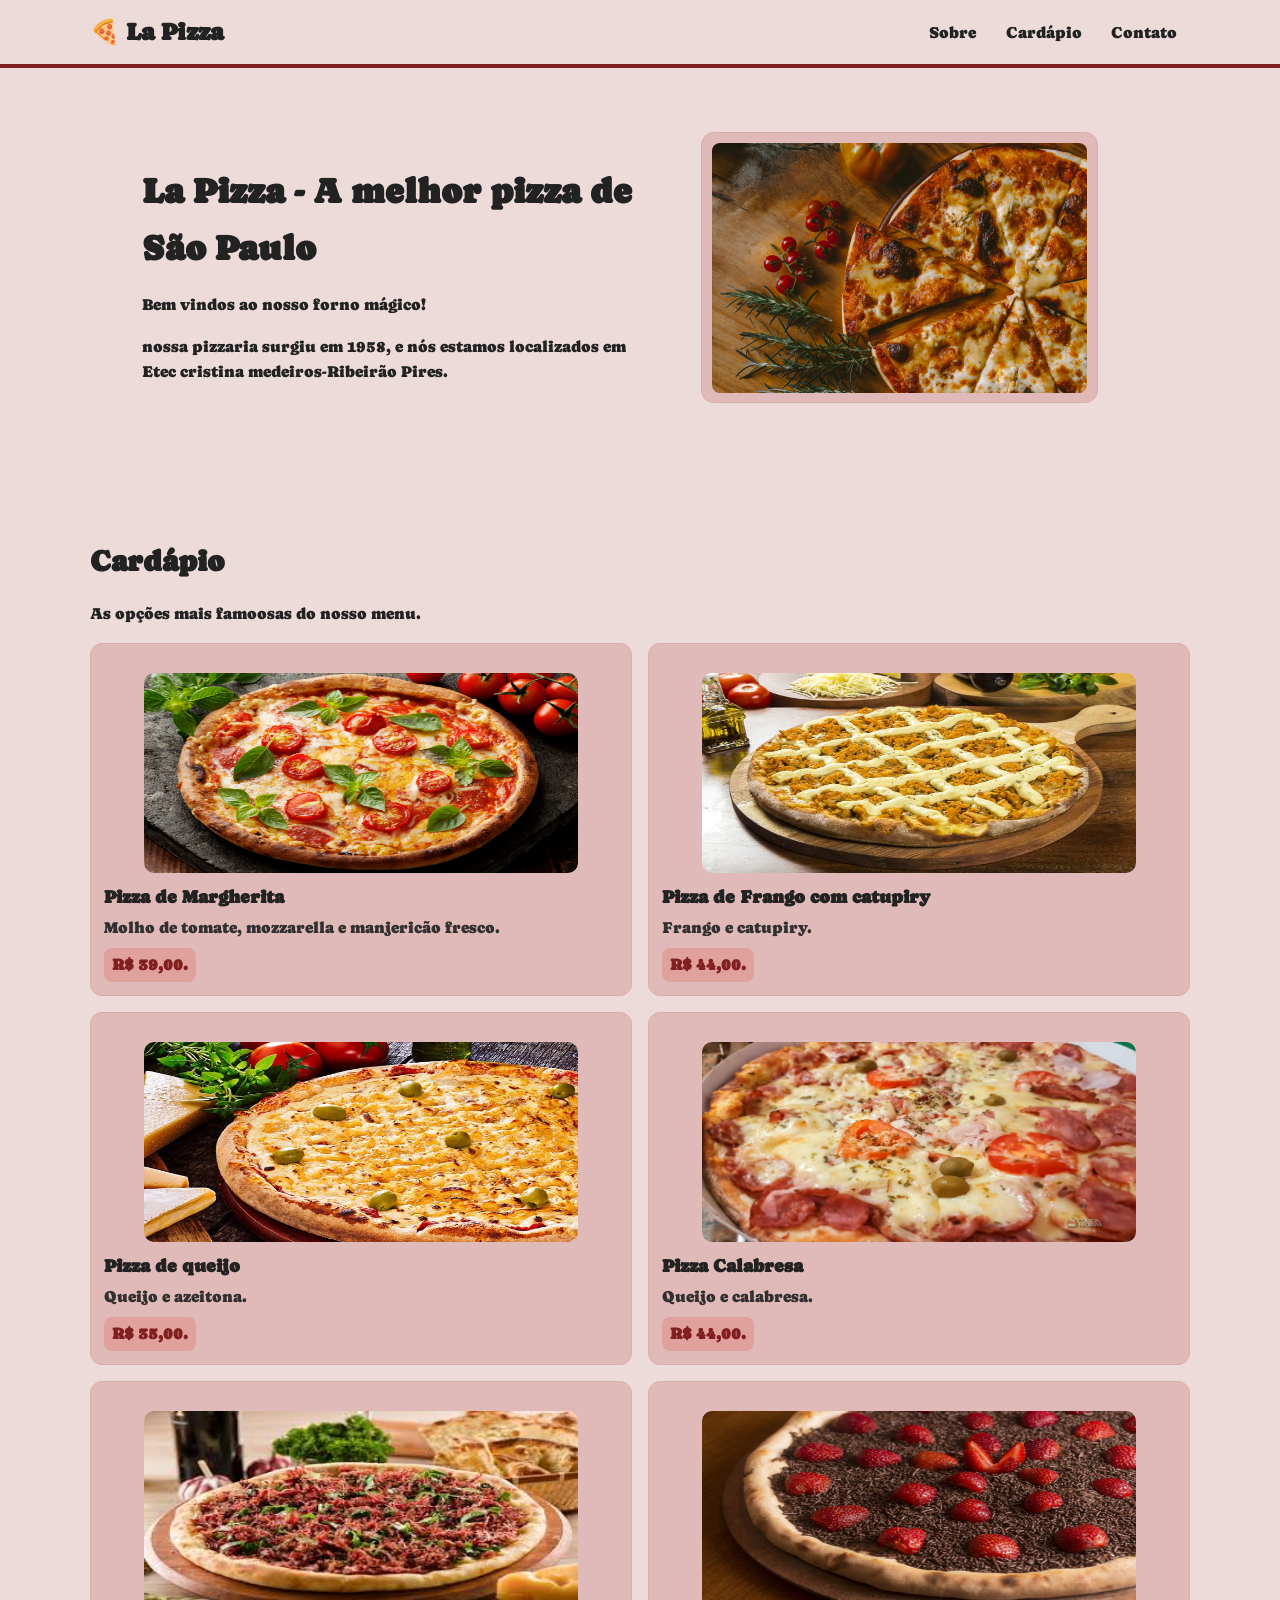
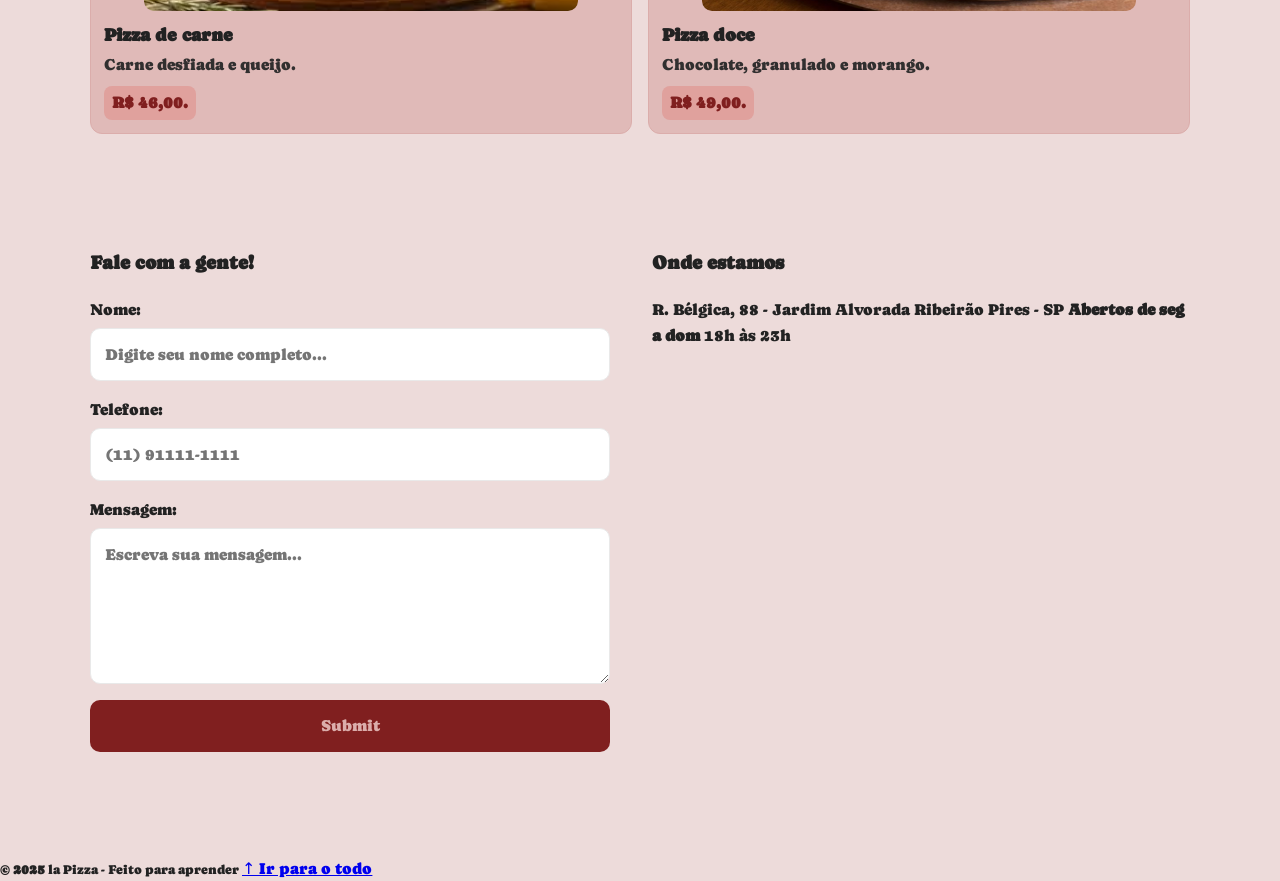
==== commit ed80ef85: "Add files via upload" ====
--- a/index.html
+++ b/index.html
@@ -1,25 +1,27 @@
 <!DOCTYPE html>
 <html lang="pt-br">
+
 <head>
     <meta charset="UTF-8">
     <meta name="viewport" content="width=device-width, initial-scale=1.0">
     <title>La Pizza - Pizzaria</title>
 
-    <link rel="stylesheet" href="style.css"/>
+    <link rel="stylesheet" href="style.css" />
     <link rel="preconnect" href="https://fonts.googleapis.com">
     <link rel="preconnect" href="https://fonts.gstatic.com" crossorigin>
     <link href="https://fonts.googleapis.com/css2?family=Caprasimo&display=swap" rel="stylesheet">
 </head>
+
 <body>
     <header class="topbar">
-         <div class="container row">
-            <a class="logo" href= "#" >🍕 La Pizza</a>
+        <div class="container row">
+            <a class="logo" href="#">🍕 La Pizza</a>
             <nav>
                 <a href="#sobre">Sobre</a>
                 <a href="#Cardápio">Cardápio</a>
                 <a href="#Contato">Contato</a>
             </nav>
-         </div>
+        </div>
     </header>
 
     <Main>
@@ -28,101 +30,111 @@
                 <div class="hero-text">
                     <h1>La Pizza - A melhor pizza de São Paulo</h1>
                     <p>Bem vindos ao nosso forno mágico!</p>
-                    <p>nossa pizzaria surgiu em 1958, e nós estamos localizados em Etec cristina medeiros-Ribeirão Pires.</p>
+                    <p>nossa pizzaria surgiu em 1958, e nós estamos localizados em Etec cristina medeiros-Ribeirão
+                        Pires.</p>
                 </div>
                 <figure class="hero-img">
-                    <img class="img-radius" src="pizza_sobre.jpg" width="200" height="250" alt="A deliciosa pizza do La Pizza">
+                    <img src="pizza_sobre.jpg" width="200" height="250" alt="A deliciosa pizza do La Pizza">
                 </figure>
             </div>
         </section>
 
-        <section id="Cardápio">
-        <div>
-            <!--ITEM 1-->
-            <article> 
-                <figure>
-                    <img class="img-radius" src="pizza_de_margherita.jpg" width="300" height="200" alt="Pizza de Margherita, contém: molho de tomate, mozzarella e manjericão fresco."/>
-                </figure>
-                <h3>Pizza de Margherita</h3>
-                <p>Molho de tomate, mozzarella e manjericão fresco.</p>
-                <span>R$ 39,00.</span>
-            </article>
+        <section class="alt" id="Cardápio">
+            <div class="container">
+                <h2>Cardápio</h2>
+                <p class="section-subtitle">As opções mais famoosas do nosso menu.</p>
+
+                <div class="menu-grid">
+                    <!--ITEM 1-->
+                    <article class="item">
+                        <figure class="thumb">
+                            <img src="pizza_de_margherita.jpg" width="300" height="200"
+                                alt="Pizza de Margherita, contém: molho de tomate, mozzarella e manjericão fresco." />
+                        </figure>
+                        <h3>Pizza de Margherita</h3>
+                        <p>Molho de tomate, mozzarella e manjericão fresco.</p>
+                        <span class="price">R$ 39,00.</span>
+                    </article>
 
 
-            <!--ITEM 2-->
-            <article> 
-                <figure>
-                    <img class="img-radius" src="pizza_de_frango_com_catupiry.png" width="300" height="200" alt="Pizza de frango com catupiry, contém: frango e catupiry."/>
-                </figure>
-                <h3>Pizza de Frango com catupiry</h3>
-                <p>Frango e catupiry.</p>
-                <span>R$ 44,00.</span>
-            </article>
+                    <!--ITEM 2-->
+                    <article class="item">
+                        <figure class="thumb">
+                            <img src="pizza_de_frango_com_catupiry.png" width="300" height="200"
+                                alt="Pizza de frango com catupiry, contém: frango e catupiry." />
+                        </figure>
+                        <h3>Pizza de Frango com catupiry</h3>
+                        <p>Frango e catupiry.</p>
+                        <span class="price">R$ 44,00.</span>
+                    </article>
 
-            <!--ITEM 3-->
-            <article> 
-                <figure>
-                    <img class="img-radius" src="pizza_de_queijo.jpg" width="300" height="200" alt="Pizza de queijo, contém: queijo e azeitona."/>
-                </figure>
-                <h3>Pizza de queijo</h3>
-                <p>Queijo e azeitona.</p>
-                <span>R$ 35,00.</span>
-            </article>
+                    <!--ITEM 3-->
+                    <article class="item">
+                        <figure class="thumb">
+                            <img src="pizza_de_queijo.jpg" width="300" height="200"
+                                alt="Pizza de queijo, contém: queijo e azeitona." />
+                        </figure>
+                        <h3>Pizza de queijo</h3>
+                        <p>Queijo e azeitona.</p>
+                        <span class="price">R$ 35,00.</span>
+                    </article>
 
-            <!--ITEM 4-->
-            <article> 
-                <figure>
-                    <img class="img-radius" src="pizza_de_calabresa.jpg" width="300" height="200" alt="Pizza de calabresa, contém: queijo e calabresa. " />
-                </figure>
-                <h3>Pizza Calabresa</h3>
-                <p>Queijo e calabresa.</p>
-                <span>R$ 44,00.</span>
-            </article>
+                    <!--ITEM 4-->
+                    <article class="item">
+                        <figure class="thumb">
+                            <img src="pizza_de_calabresa.jpg" width="300" height="200"
+                                alt="Pizza de calabresa, contém: queijo e calabresa. " />
+                        </figure>
+                        <h3>Pizza Calabresa</h3>
+                        <p>Queijo e calabresa.</p>
+                        <span class="price">R$ 44,00.</span>
+                    </article>
 
-            <!--ITEM 5-->
-            <article> 
-                <figure>
-                    <img class="img-radius" src="pizza_de_carne.jpg" width="300" height="200" alt="Pìzza de carne, contém: carne desfiada e queijo."/>
-                </figure>
-                <h3>Pizza de carne</h3>
-                <p>Carne desfiada e queijo.</p>
-                <span>R$ 46,00.</span>
-            </article>
+                    <!--ITEM 5-->
+                    <article class="item">
+                        <figure class="thumb">
+                            <img src="pizza_de_carne.jpg" width="300" height="200"
+                                alt="Pìzza de carne, contém: carne desfiada e queijo." />
+                        </figure>
+                        <h3>Pizza de carne</h3>
+                        <p>Carne desfiada e queijo.</p>
+                        <span class="price">R$ 46,00.</span>
+                    </article>
 
-            <!--ITEM 6-->
-            <article> 
-                <figure>
-                    <img class="img-radius" src="pizza_doce.jpg" width="300" height="200" alt="Pizza doce, contém: chocolate, granulado e morango." />
-                </figure>
-                <h3>Pizza doce</h3>
-                <p>Chocolate, granulado e morango.</p>
-                <span>R$ 49,00.</span>
-            </article>
+                    <!--ITEM 6-->
+                    <article class="item">
+                        <figure class="thumb">
+                            <img src="pizza_doce.jpg" width="300" height="200"
+                                alt="Pizza doce, contém: chocolate, granulado e morango." />
+                        </figure>
+                        <h3>Pizza doce</h3>
+                        <p>Chocolate, granulado e morango.</p>
+                        <span class="price">R$ 49,00.</span>
+                    </article>
 
-        </div>
+                </div>
+            </div>
         </section>
 
-        <Section id="Contato">
-           <div>
+        <Section class="container contact-grid" id="Contato">
+            <div>
                 <h3>Fale com a gente!</h3>
                 <form>
                     <label>
                         Nome:
-                        <input type="text" placeholder="Digite seu nome completo..."
-                        name="nome" required />
+                        <input type="text" placeholder="Digite seu nome completo..." name="nome" required />
                     </label>
                     <label>
                         Telefone:
-                        <input type="tel" placeholder="(11) 91111-1111" name="telefone"
-                        required/>
+                        <input type="tel" placeholder="(11) 91111-1111" name="telefone" required />
                     </label>
                     <label>
                         Mensagem:
                         <textarea name="mensagem" placeholder="Escreva sua mensagem..." rows="5"></textarea>
                     </label>
-                    <input type="submit" name="enviar"/>
-                 </form> 
-            </div> 
+                    <input class="btn" type="submit" name="enviar" />
+                </form>
+            </div>
             <div>
                 <h3>Onde estamos</h3>
                 <p>R. Bélgica, 88 - Jardim Alvorada
@@ -130,10 +142,13 @@
                     <strong>Abertos de seg a dom</strong> 18h às 23h
                 </p>
                 <figure>
-                    <iframe class="img-radius" src="https://www.google.com/maps/embed?pb=!1m18!1m12!1m3!1d1826.607612156346!2d-46.41499247234227!3d-23.704007060737112!2m3!1f0!2f0!3f0!3m2!1i1024!2i768!4f13.1!3m3!1m2!1s0x94ce6cf6b9a660b5%3A0xb470d63bf1a2159e!2sEtec%20de%20Ribeir%C3%A3o%20Pires!5e0!3m2!1spt-BR!2sbr!4v1758976765518!5m2!1spt-BR!2sbr" width="600" height="420" style="border:0;" allowfullscreen="" loading="lazy" referrerpolicy="no-referrer-when-downgrade"></iframe>
+                    <iframe
+                        src="https://www.google.com/maps/embed?pb=!1m18!1m12!1m3!1d1826.607612156346!2d-46.41499247234227!3d-23.704007060737112!2m3!1f0!2f0!3f0!3m2!1i1024!2i768!4f13.1!3m3!1m2!1s0x94ce6cf6b9a660b5%3A0xb470d63bf1a2159e!2sEtec%20de%20Ribeir%C3%A3o%20Pires!5e0!3m2!1spt-BR!2sbr!4v1758976765518!5m2!1spt-BR!2sbr"
+                        width="600" height="420" style="border:0;" allowfullscreen="" loading="lazy"
+                        referrerpolicy="no-referrer-when-downgrade"></iframe>
                 </figure>
-            </div>             
-         </Section>
+            </div>
+        </Section>
     </Main>
 
     <footer>
@@ -144,9 +159,10 @@
                 la Pizza - Feito para aprender
             </small>
             <a href="#">
-               ↑ Ir para o todo 
+                ↑ Ir para o todo
             </a>
         </div>
     </footer>
 </body>
+
 </html>
--- a/style.css
+++ b/style.css
@@ -24,7 +24,7 @@
 }
 
 .container{
-    width: min(1100px, 92%);
+    width: min(1100px, 92%); 
     margin: 0 auto;
 }
 
@@ -53,10 +53,6 @@
     background-color: #e0bab8;
 }
 
-.img-radius{
-    border-radius: 0.8rem;
-}
-
 section {
     padding: 3rem 0;
     scroll-margin-top: 4rem;
@@ -83,15 +79,17 @@
     flex-wrap: wrap;
     gap: 1.5rem;
     align-items: center;
+    justify-content: center;
 }
 
 .hero-text {
-    min-width: 16rem;
+    max-width: 45%;
 }
 
 .hero-img {
+    max-width: 45%;
     background: #e0bab8;
-    border: 1px solid #cca6a4;
+    border: 1px solid #dbadab;
     border-radius: 0.8rem;
     padding: 0.6rem;
 }
@@ -100,4 +98,121 @@
     width: 100%;
     display: block;
     border-radius: 0.5rem;
+}
+
+.alt{
+    background-color: #eddbda;
+}
+
+.menu-grid{
+    display: flex;
+    flex-wrap: wrap;
+    gap: 1rem;
+    align-items: stretch;
+    justify-content: center;
+}
+
+.item{
+    flex-basis: 360px;
+    flex-grow: 1;
+    flex-shrink: 1;
+    background-color:#e0bab8;
+    border: 1px solid #dbadab;
+    border-radius: 12px;
+    padding: 13px;
+}
+
+.thumb{
+    margin-bottom: 10px;
+    border-radius: 10px;
+    overflow: hidden;
+}
+
+.thumb img{
+    width: 100%;
+    display: block;
+    border-radius: 8px;
+    transition: transform 0.4s ease;
+}
+
+.thumb img:hover{
+    transform: scale(1.08) rotate(-1deg);
+}
+
+.item p{
+    color: #312f2f;
+    margin-top: 0;
+    margin-bottom: 8px;
+}
+
+.item h3{
+    margin-top: 0;
+    margin-bottom: 3px;
+    font-size: 18px;
+}
+
+.price{
+    display: inline-block;
+    background:#e0a19d;
+    color: #801f1f;
+    font-weight: 700;
+    padding: 4px 8px 4px 8px;
+    border-radius: 8px;
+}
+
+.contact-grid{
+    display: flex;
+    flex-wrap: wrap;
+    gap: 24px;
+    align-items: flex-start;
+}
+
+.contact-grid > div{
+    flex-grow: 1;
+    flex-shrink: 1;
+    flex-basis: 320px;
+    min-width: 260px;
+}
+
+form{
+    display: flex;
+    flex-direction: column;
+    gap: 16px;
+    max-width: 520px;
+}
+
+label{
+    display: flex;
+    flex-direction: column;
+    gap: 5px;
+    font-weight: 500;
+}
+
+input, textarea{
+    font: inherit;
+    padding: 13px 14px 13px 14px;
+    border: 1.5px solid #e9e9e9;
+    border-radius: 10px;
+    background-color: #fff;
+    outline: none;
+}
+
+input:focus, textarea:focus{
+    border: 2px solid #801f1f;
+    box-shadow: 0px 0px 0px 3px rgba(146, 90, 86, 0.397);
+}
+
+.btn{
+    display: inline-block;
+    background-color: #801f1f;
+    color: #dbadab;
+    padding: 13px 16px 13px 16px;
+    border-radius: 10px;
+    text-decoration: none;
+    border: 0px;
+    cursor: pointer;
+}
+
+.btn:hover{
+    filter: brightness(1.15);
 }
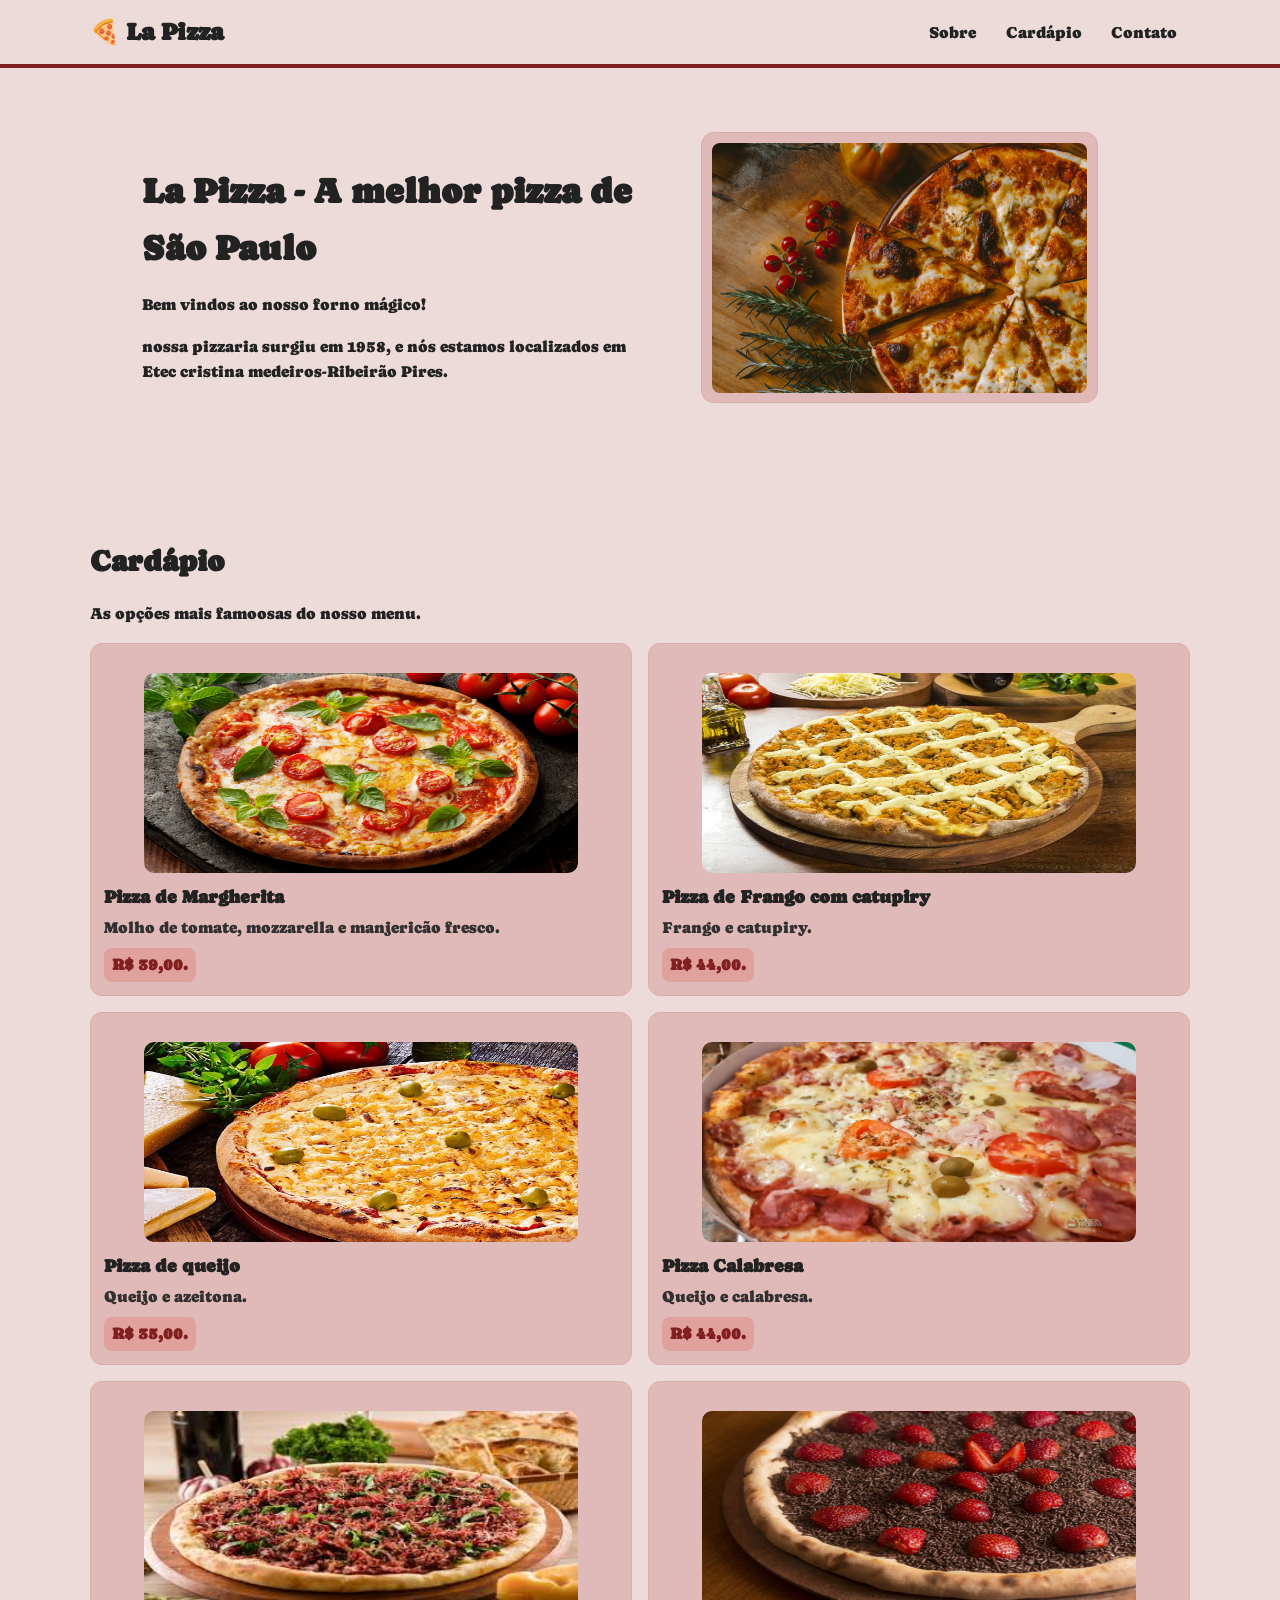
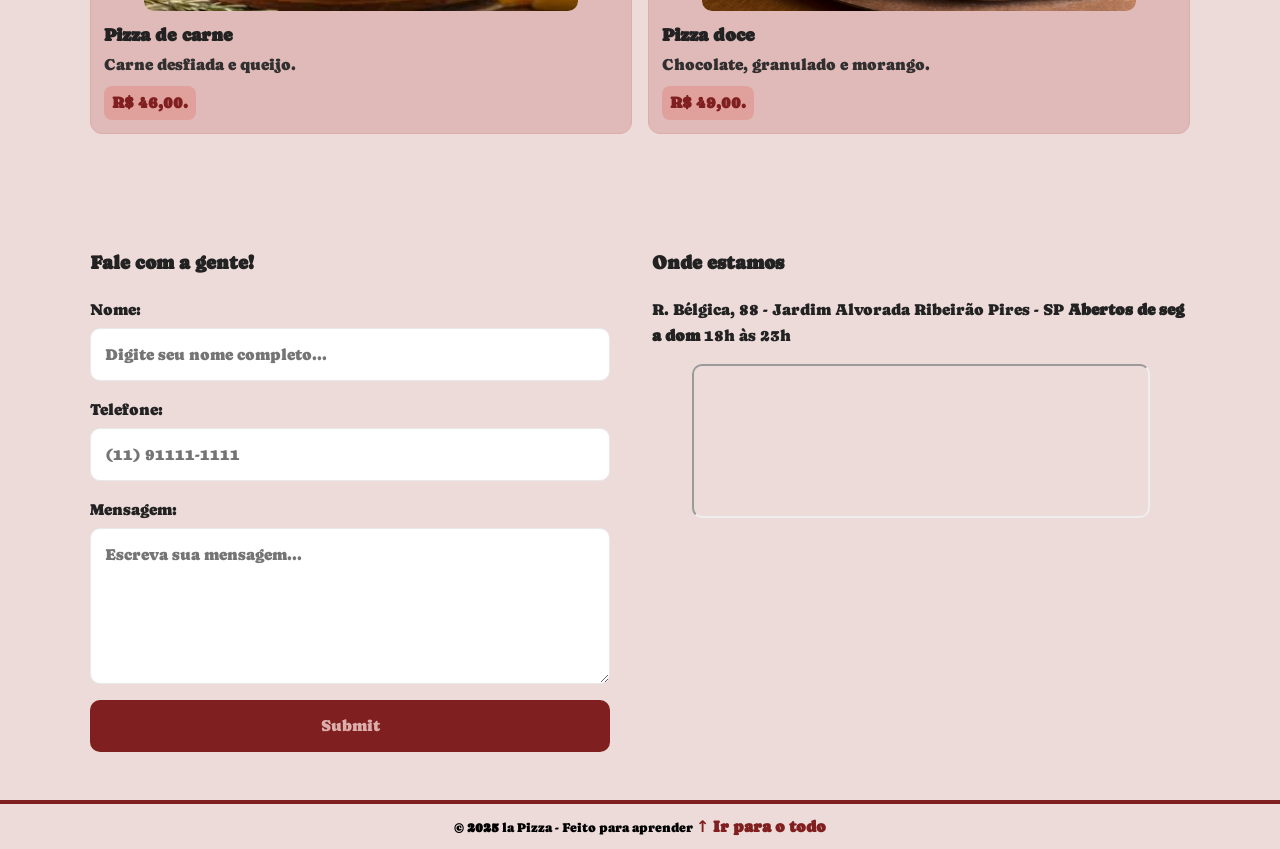
==== commit 3bf5fc28: "Add files via upload" ====
--- a/index.html
+++ b/index.html
@@ -10,6 +10,7 @@
     <link rel="preconnect" href="https://fonts.googleapis.com">
     <link rel="preconnect" href="https://fonts.gstatic.com" crossorigin>
     <link href="https://fonts.googleapis.com/css2?family=Caprasimo&display=swap" rel="stylesheet">
+    <link rel="icon" href="favicon.ico" type="image/x-icon">
 </head>
 
 <body>
@@ -141,10 +142,10 @@
                     Ribeirão Pires - SP
                     <strong>Abertos de seg a dom</strong> 18h às 23h
                 </p>
-                <figure>
+                <figure class="mapa">
                     <iframe
                         src="https://www.google.com/maps/embed?pb=!1m18!1m12!1m3!1d1826.607612156346!2d-46.41499247234227!3d-23.704007060737112!2m3!1f0!2f0!3f0!3m2!1i1024!2i768!4f13.1!3m3!1m2!1s0x94ce6cf6b9a660b5%3A0xb470d63bf1a2159e!2sEtec%20de%20Ribeir%C3%A3o%20Pires!5e0!3m2!1spt-BR!2sbr!4v1758976765518!5m2!1spt-BR!2sbr"
-                        width="600" height="420" style="border:0;" allowfullscreen="" loading="lazy"
+                        allowfullscreen="" loading="lazy"
                         referrerpolicy="no-referrer-when-downgrade"></iframe>
                 </figure>
             </div>
@@ -152,7 +153,7 @@
     </Main>
 
     <footer>
-        <div>
+        <div class="container">
             <small>
                 ©
                 <strong>2025</strong>
--- a/style.css
+++ b/style.css
@@ -199,7 +199,6 @@
 
 input:focus, textarea:focus{
     border: 2px solid #801f1f;
-    box-shadow: 0px 0px 0px 3px rgba(146, 90, 86, 0.397);
 }
 
 .btn{
@@ -215,4 +214,44 @@
 
 .btn:hover{
     filter: brightness(1.15);
+}
+
+.mapa iframe {
+    width: 100%;
+    height: 100%;
+    border: 10x solid #dbadab;
+    border-radius: 10px;
+}
+
+footer {
+    border-top: 4px solid #801f1f;
+    background-color: #eddbda;
+    color: black;
+    padding-top: 10px;
+    padding-bottom: 10px;
+    text-align: center;
+}
+
+footer a {
+    text-decoration: none;
+    color: #801f1f;
+    font-weight: 600;
+}
+
+@media (max-width: 870px) {
+    section {
+        padding-top: 56px;
+        padding-bottom: 56px;
+    }
+    
+    nav a {
+        padding: 10px 11px 10px 11px;
+    }
+
+    .hero-text {
+        align-items: center;
+        justify-content: center;
+        display: flex;
+        flex-direction: column;
+    }
 }
